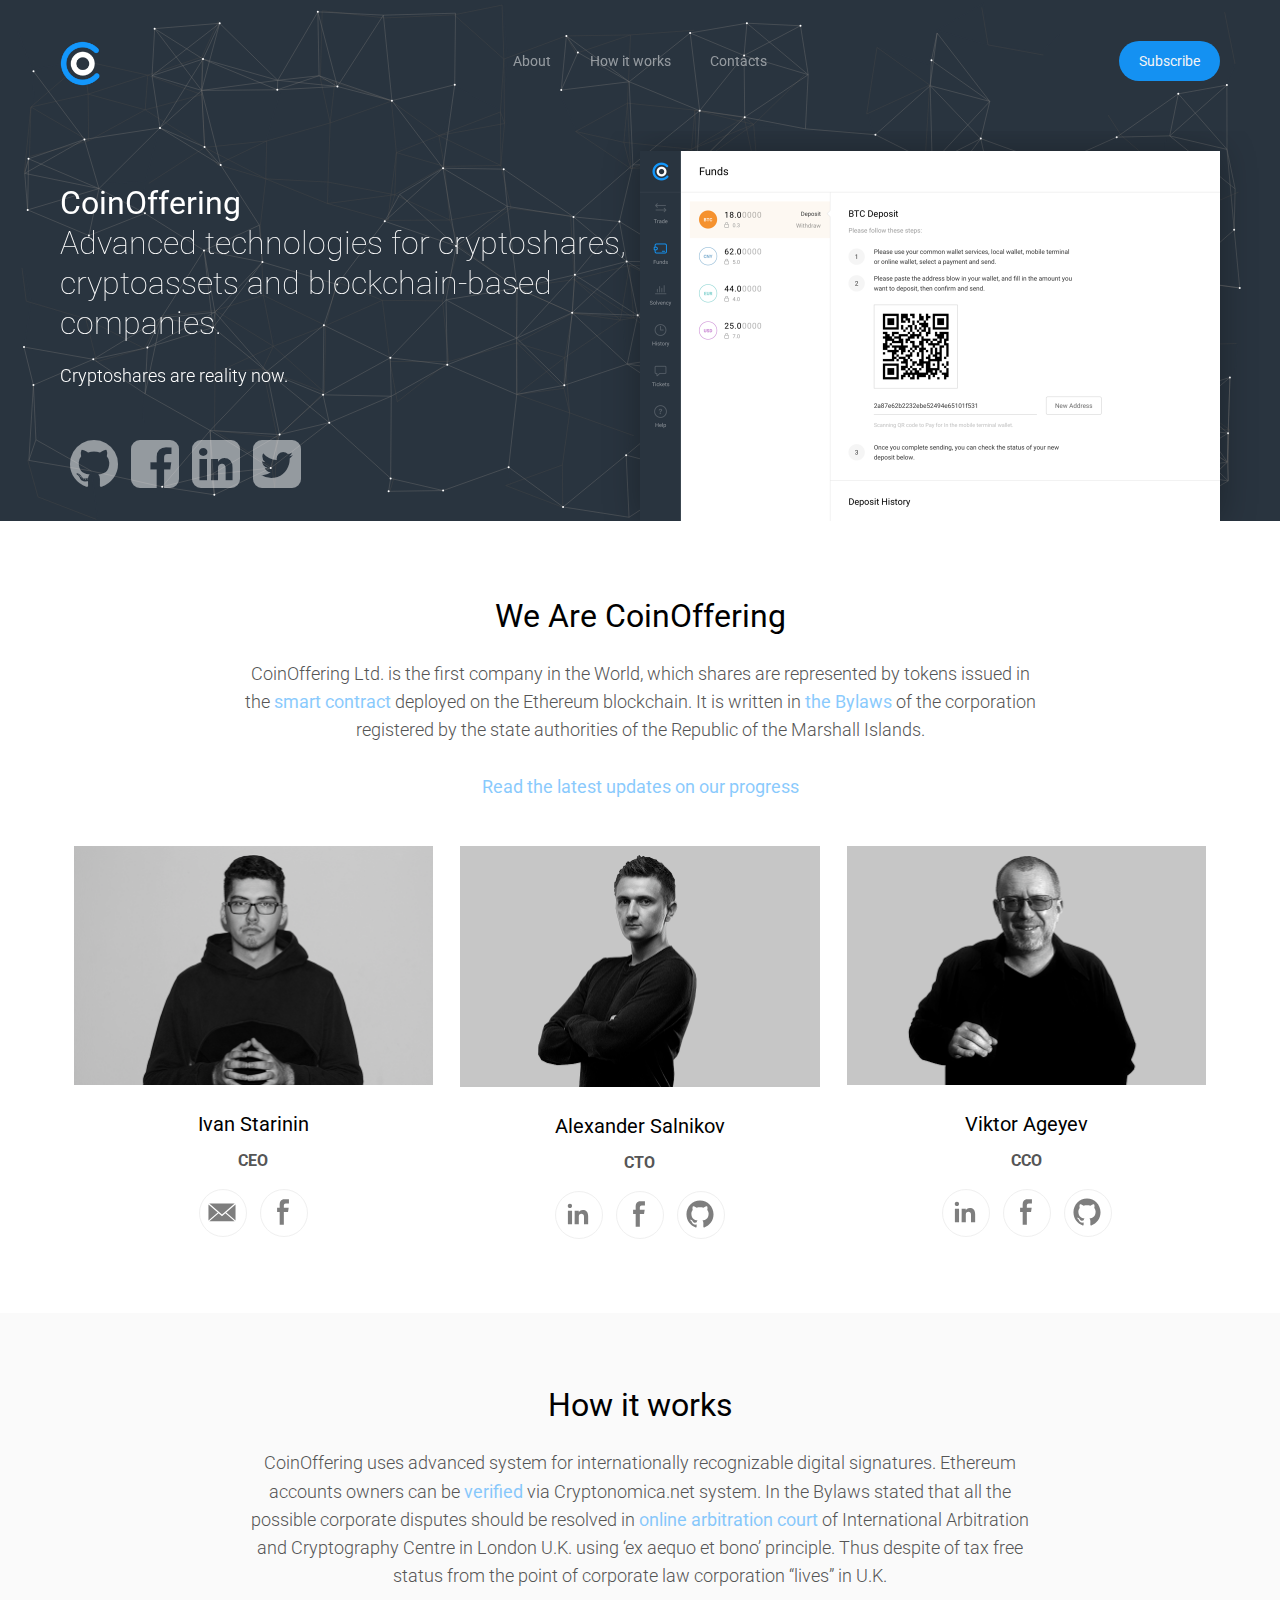
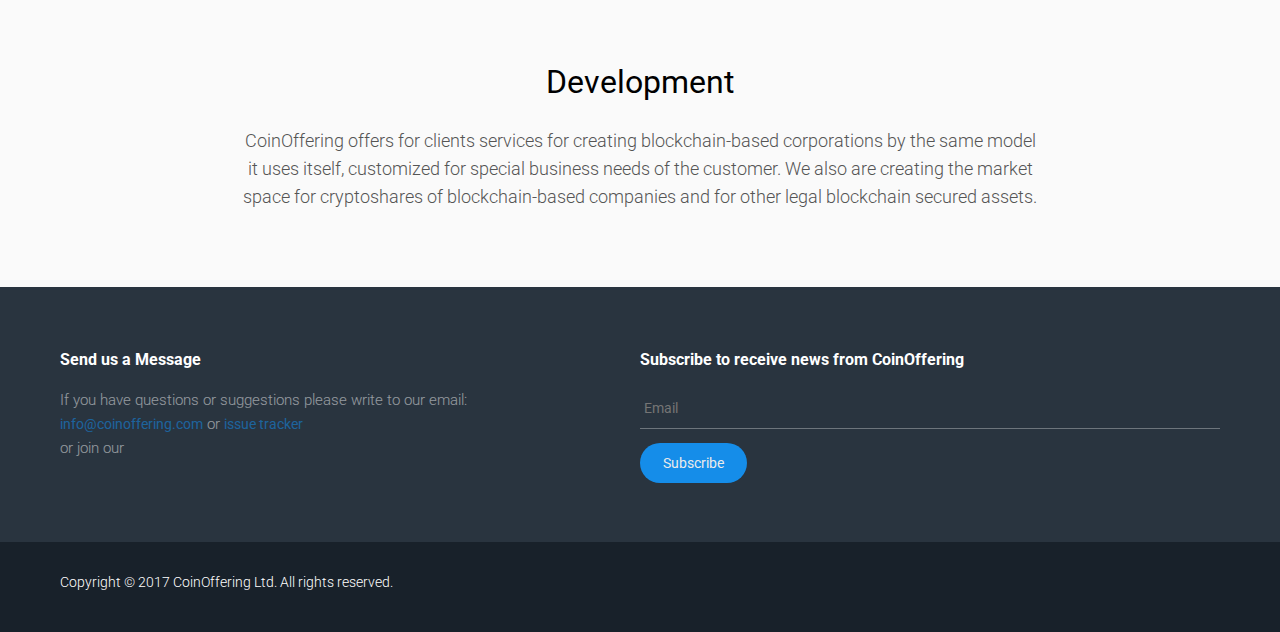
==== index.html @ a548a2ef "update copyright year" ====
<!doctype html>
<html>
<head>
    <meta charset="utf-8"/>
    <meta http-equiv="X-UA-Compatible" content="IE=edge"/>
    <meta name="SKYPE_TOOLBAR" content="SKYPE_TOOLBAR_PARSER_COMPATIBLE"/>
    <title>CoinOffering</title>
    <meta name="description"
          content="CoinOffering Ltd. is the first company in the World,
          which shares are represented by tokens issued in the smart contract deployed on the Ethereum blockchain"/>

    <!-- Favicon -->
    <link rel="shortcut icon" href="/favicon.ico?1"/>
    <!---->
    <link rel="apple-touch-icon-precomposed" sizes="57x57" href="apple-touch-icon-57x57.png"/>
    <link rel="apple-touch-icon-precomposed" sizes="114x114" href="apple-touch-icon-114x114.png"/>
    <link rel="apple-touch-icon-precomposed" sizes="72x72" href="apple-touch-icon-72x72.png"/>
    <link rel="apple-touch-icon-precomposed" sizes="144x144" href="apple-touch-icon-144x144.png"/>
    <link rel="apple-touch-icon-precomposed" sizes="60x60" href="apple-touch-icon-60x60.png"/>
    <link rel="apple-touch-icon-precomposed" sizes="120x120" href="apple-touch-icon-120x120.png"/>
    <link rel="apple-touch-icon-precomposed" sizes="76x76" href="apple-touch-icon-76x76.png"/>
    <link rel="apple-touch-icon-precomposed" sizes="152x152" href="apple-touch-icon-152x152.png"/>
    <link rel="icon" type="image/png" href="favicon-196x196.png" sizes="196x196"/>
    <link rel="icon" type="image/png" href="favicon-96x96.png" sizes="96x96"/>
    <link rel="icon" type="image/png" href="favicon-32x32.png" sizes="32x32"/>
    <link rel="icon" type="image/png" href="favicon-16x16.png" sizes="16x16"/>
    <link rel="icon" type="image/png" href="favicon-128.png" sizes="128x128"/>
    <meta name="application-name" content="&nbsp;"/>
    <meta name="msapplication-TileColor" content="#FFFFFF"/>
    <meta name="msapplication-TileImage" content="mstile-144x144.png"/>
    <meta name="msapplication-square70x70logo" content="mstile-70x70.png"/>
    <meta name="msapplication-square150x150logo" content="mstile-150x150.png"/>
    <meta name="msapplication-wide310x150logo" content="mstile-310x150.png"/>
    <meta name="msapplication-square310x310logo" content="mstile-310x310.png"/>

    <!-- Octicons -->
    <!-- https://octicons.github.com -->
    <link rel="stylesheet" href="lib/octicons/build/octicons.min.css">
    <!-- Font Awesome -->
    <!-- https://fortawesome.github.io/Font-Awesome/cheatsheet/ -->
    <link rel="stylesheet" href="lib/font-awesome/css/font-awesome.min.css">

    <link rel="stylesheet" href="general.css" type="text/css" media="all">
    <link rel="stylesheet" href="fonts/fonts.css" type="text/css" media="all">
    <link rel="stylesheet" href="lib/fancybox/fancybox.css" type="text/css" media="all">

    <link href='https://fonts.googleapis.com/css?family=Roboto:400,100,300,500,700,900&subset=latin,cyrillic'
          rel='stylesheet' type='text/css'>
    <!--[if lt IE 9]>
    <script src="lib/html5.js"></script>
    <![endif]-->
    <!--[if gte IE 9]>
    <style type="text/css">
    </style>
    <![endif]-->
</head>
<body>
<canvas id="canvas"></canvas>

<section id="top" class="">
    <div class="container row">
        <div class="col-md-3 col-md-left">
            <div class="logo"></div>
        </div>
        <div class="col-md-6">
            <ul class="top-links">
                <li><a class="top-link" href="#about">About</a></li>
                <li><a class="top-link" href="#hiw">How it works</a></li>
                <li><a class="top-link" href="#contacts">Contacts</a></li>
            </ul>

        </div>
        <div class="col-md-3 col-md-right">
            <!-- not needed for now-->
            <!--<a href="#login">Login</a>-->
            <!--<a href="#request" class="modal btn">Request Access</a>-->
            <!--<a href="#mc-embedded-subscribe-form" class="modal btn">Subscribe</a>-->
            <a href="#mc-embedded-subscribe-form" class="btn">Subscribe</a>
            <!-- -->
        </div>
    </div>
</section>

<header>
    <div class="container row">
        <div class="col-md-6 col-md-left">
            <h1>
                <span style="font-weight: bolder">CoinOffering</span>
                <br/>
                Advanced technologies for cryptoshares, cryptoassets and blockchain-based companies.
            </h1>
            <div class="text">
                Cryptoshares are reality now.
            </div>

            <!-- social links: -->
            <div class="socialiconsbar">

                <span class="socialiconbox" id="github">
                    <a href="https://github.com/CoinOffering" title="Our code and legal docs are open source!">
                        <i class="fa fa-github socialicon"></i>
                    </a>
                </span>

                <span class="socialiconbox" id="facebook">
                    <a href="https://www.facebook.com/coinoffering/" title="Join us on facebook">
                        <i class="fa fa-facebook-square socialicon"></i>
                    </a>
                </span>

                <span class="socialiconbox" id="linkedin">
                    <a href="https://www.linkedin.com/company/coinoffering" title="Visit our page on LinkedIn">
                        <i class="fa fa-linkedin-square socialicon"></i>
                    </a>
                </span>

                <span class="socialiconbox" id="twitter">
                    <a href="https://twitter.com/CoinOffering" title="Follow us on Twitter">
                        <i class="fa fa-twitter-square socialicon"></i>
                    </a>
                </span>

            </div>
            <br>

            <!-- video have to be added later-->
            <!--<a class=" watch  fancybox.iframe" href="http://www.youtube.com/embed/Utifs9FXzxc">Watch Video</a>-->
            <!-- -->
        </div>
        <div class="col-md-6">
            <div class="banner">
                <!--<div class="b-col"><img src="img/banner.jpg"/></div>-->
                <div class="b-col"><img src="img/screen.png"/></div>
            </div>
        </div>

    </div>
</header>

<section id="about">
    <div class="container">
        <div class="h-about">We Are CoinOffering</div>
        <div class="t-about">CoinOffering Ltd. is the first company in the World, which shares are represented by tokens
            issued in the
            <a class="l-link" href="https://etherscan.io/address/0x684282178b1d61164febcf9609ca195bef9a33b5"
               title="See on Etherscan">
                smart contract</a>
            deployed on the Ethereum blockchain. It is written in
            <a class="l-link"
               href="https://github.com/CoinOffering/Bylaws/blob/master/scan-registered-bylaws-public.pdf">the
                Bylaws</a>
            of the corporation registered by the state authorities of the Republic of the Marshall Islands.
        </div>
        <div><a class="l-about" href="#mc-embedded-subscribe">Read the latest updates on our progress</a></div>
        <div class="row">
            <!-- Ivan Starinin -->
            <div class="col-md-4">
                <div class="i-about bg-grey"><img src="img/01.png"/></div>
                <div class="tt-about">Ivan Starinin</div>
                <div class="txt-about" style="font-weight: bolder">CEO</div>
                <div class="lnk-about">
                    <!--
                    <a class="mail-about" href="#"></a>
                    <a class="navi-about" href="#"></a>
                    -->
                    <!--<a class="in-about" href="https://ru.linkedin.com/in/ivan-starinin-421303b2"></a>-->
                    <a class="email-about" href="mailto:ceo@coinoffering.com"></a>
                    <a class="fb-about" href="https://www.facebook.com/profile.php?id=100008925378162"></a>

                </div>
            </div>
            <!-- Alexander Salnikov-->
            <div class="col-md-4">
                <div class="i-about bg-grey"><img src="img/02.png"/></div>
                <div class="tt-about">Alexander Salnikov</div>
                <div class="txt-about" style="font-weight: bolder">CTO</div>
                <div class="lnk-about">
                    <!--
                    <a class="mail-about" href="#"></a>
                    <a class="navi-about" href="#"></a>
                    -->
                    <a class="in-about" href="https://ru.linkedin.com/in/salnikov1"></a>
                    <a class="fb-about" href="https://www.facebook.com/salnikovsas"></a>
                    <a class="github-about" href="https://github.com/insiderq"></a>
                </div>
            </div>
            <!-- Viktor Ageyev -->
            <div class="col-md-4">
                <div class="i-about bg-grey"><img src="img/03.png"/></div>
                <div class="tt-about">Viktor Ageyev</div>
                <div class="txt-about" style="font-weight: bolder">CCO</div>
                <div class="lnk-about">
                    <!--
                    <a class="mail-about" href="#"></a>
                    <a class="navi-about" href="#"></a>
                    -->
                    <a class="in-about" href="https://il.linkedin.com/in/ageyev"></a>
                    <a class="fb-about" href="https://www.facebook.com/viktor.ageyev"></a>
                    <a class="github-about" href="https://github.com/ageyev"></a>

                </div>
            </div>
        </div>
    </div>
</section>

<section id="hiw">
    <div class="container">
        <div class="t-hiw">How it works</div>
        <div class="txt-hiw">CoinOffering uses advanced system for internationally recognizable digital signatures.
            Ethereum accounts owners can be <a class="l-link"
                                               href="https://github.com/Cryptonomica/Ethereum-IdentityProof">verified</a>
            via Cryptonomica.net system.
            In the Bylaws stated that all the possible corporate disputes should be
            resolved in <a class="l-link" href="https://github.com/Cryptonomica/arbitration-rules">online arbitration
                court</a> of International Arbitration and
            Cryptography Centre in London U.K. using ‘ex aequo et bono’ principle. Thus despite of tax free status from
            the point of corporate law corporation “lives” in U.K.
        </div>

        <!--
        <div class="infograph"></div>
        -->

        <!--
        <div class="txt2-hiw">CoinOffering uses advanced system for internationally recognizable digital signatures.
            Ethereum accounts owners can be verified via Cryptonomica.net system. In the Bylaws stated that all the
            possible corporate disputes should be resolved in online arbitration court of International Arbitration and
            Cryptography Centre in London U.K. using ‘ex aequo et bono’ principle. Thus despite of tax free status from
            the point of corporate law corporation “lives” in U.K.
        </div>
        -->

        <div class="t-hiw" id="development">Development</div>
        <div class="txt-hiw">
            CoinOffering offers for clients services for creating blockchain-based
            corporations by the same model it uses itself, customized for special business needs of the customer.
            We also are creating the market space for cryptoshares of blockchain-based companies and for
            other legal blockchain secured assets.
        </div>

    </div>
</section>

<!--<section id="contacts">-->
<section>
    <div class="container">
        <div class="row" style="margin-top: 45px; margin-bottom: 45px">

            <div class="col-md-6">
                <!--<div class="t-contacs">Send us a Message</div>-->
                <h3 class="form-header-3">Send us a Message</h3>
                <!--<div class="form-header-3"><h2>Send us a Message:</h2></div>-->
                <div class="txt-contacts" id="contacts">If you have questions or suggestions please write to our
                    email:
                    <a class="l-link-small" href="mailto:info@coinoffering.com">info@coinoffering.com</a>
                    or <a class="l-link-small" href="https://github.com/CoinOffering/coinoffering.github.io/issues">issue
                        tracker</a>
                    <br>
                    or join our <script async defer src="https://coslack.herokuapp.com/slackin.js"></script>
                </div>
            </div>

            <!--
            <div class="col-md-6">
                <div class="form" id="contact-form-1">
                    <form method="post" action="" id="form-1" class="row">
                        <div class="col-md-6">
                            <input type="text" name="name" placeholder="Full name" required/>
                        </div>
                        <div class="col-md-6">
                            <input type="email" name="email" placeholder="Email" required/>
                        </div>
                        <div class="col-md-12">
                            <textarea name="message" placeholder="Message" required></textarea>
                        </div>
                        <div class="col-md-12">
                            <input type="submit" value="Send Message"/>
                        </div>
                    </form>
                </div>
            </div>
            -->

            <div class="col-md-6">
                <div class="form">
                    <!-- Begin MailChimp Signup Form -->
                    <div id="mc_embed_signup">
                        <form action="//CoinOffering.us1.list-manage.com/subscribe/post?u=3294b6b453589475466981f0d&amp;id=787c945b6d"
                              method="post" id="mc-embedded-subscribe-form" name="mc-embedded-subscribe-form"
                              class="validate" target="_blank" novalidate>
                            <div id="mc_embed_signup_scroll">
                                <h3 class="form-header-3">Subscribe to receive news from CoinOffering</h3>
                                <div class="mc-field-group">
                                    <!--<label for="mce-EMAIL">Email Address </label>-->
                                    <input type="email" value="" name="EMAIL" class="required email" id="mce-EMAIL"
                                           placeholder="Email" required>
                                </div>
                                <div id="mce-responses" class="clear">
                                    <div class="response" id="mce-error-response" style="display:none"></div>
                                    <div class="response" id="mce-success-response" style="display:none"></div>
                                </div>

                                <!-- real people should not fill this in and expect good things - do not remove this or risk form bot signups-->
                                <div style="position: absolute; left: -5000px;" aria-hidden="true">
                                    <input type="text"
                                           name="b_3294b6b453589475466981f0d_787c945b6d"
                                           tabindex="-1"
                                           value=""></div>
                                <div class="clear">

                                    <input type="submit" value="Subscribe" name="subscribe" id="mc-embedded-subscribe"
                                           class="button">
                                </div>
                            </div>
                        </form>
                    </div>
                    <!--End mc_embed_signup-->
                </div>
            </div>

        </div>
    </div>
</section>


<footer>
    <div class="container">
        Copyright © 2017 CoinOffering Ltd. All rights reserved.
    </div>
</footer>


<script src="lib/jquery/jquery-2.1.1.min.js"></script>
<script src="lib/jquery/jquery.nav.js"></script>
<!--//		<script src="lib/jquery/jquery.scrollTo.js"></script>
//-->
<script src="lib/jquery/jquery.maskedinput.js"></script>
<script src="lib/slides/slides.jquery.js"></script>
<script src="lib/fancybox/fancybox.js"></script>
<script src="common.js"></script>

<!-- Google Analytics: -->
<script>
    (function (i, s, o, g, r, a, m) {
        i['GoogleAnalyticsObject'] = r;
        i[r] = i[r] || function () {
                    (i[r].q = i[r].q || []).push(arguments)
                }, i[r].l = 1 * new Date();
        a = s.createElement(o),
                m = s.getElementsByTagName(o)[0];
        a.async = 1;
        a.src = g;
        m.parentNode.insertBefore(a, m)
    })(window, document, 'script', 'https://www.google-analytics.com/analytics.js', 'ga');

    ga('create', 'UA-82117456-1', 'auto');
    ga('send', 'pageview');

</script>
<!--  (((())))  -->

</body>
</html>
---- lib/octicons/build/octicons.min.css ----
.octicon{display:inline-block;vertical-align:text-top;fill:currentColor}
---- general.css ----
html {    font-family: Roboto, sans-serif;    -ms-text-size-adjust: 100%;    -webkit-text-size-adjust: 100%;}/* ------ */.bg-grey {    /*background-color: #e8e8e8;*/    background-color: #c5c5c5;}.fancybox-error {    background-color: #1397fc;}.l-link {    color: #1397fc;    font-size: 18px;    /*margin-bottom: 46px;*/    /*display: inline-block;*/}.l-link-small {    color: #1397fc;    opacity: 0.99;}.bold {    font-weight: bold;}/*.fancybox-opened {    background-color: #555555;}.fancybox-wrap {    padding: 3em;    border: 3em;    margin: 5em;}*/.socialicon {    font-size: 4em;    margin-top: 20px;    padding-left: 10px;}.person-socialicon {    font-size: 3em;    /*margin-top:20px;*/    /*padding-left:10px;*/}a.in-about {    background: url(img/in.svg);    background-size: 44px 44px;    background-repeat: no-repeat;    transition: all 0.2s ease 0s;}a.fb-about {    background: url(img/fb.svg);    background-size: 44px 44px;    background-repeat: no-repeat;    transition: all 0.2s ease 0s;}a.email-about {    background: url(img/e-mail.svg);    background-size: 44px 44px;    background-repeat: no-repeat;    transition: all 0.2s ease 0s;}a.github-about {    background: url(img/github.svg);    background-size: 44px 44px;    background-repeat: no-repeat;    transition: all 0.2s ease 0s;}.form-header-3 {    /*color: #c0c0c0;*/    color: #ffffff;}input.button {    margin-top: 1em !important;    margin-bottom: 1em !important;}/* ------ */body {    font-size: 14px;    margin: 0;}article, aside, details, figcaption, figure, footer, header, main, menu, nav, section, summary {    display: block;}audio, canvas, progress, video {    display: inline-block;    vertical-align: baseline;}header {    text-align: center;    overflow-y: hidden;    margin-top: 130px;}audio:not([controls]) {    display: none;    height: 0;}[hidden], template {    display: none;}a {    background-color: transparent;}a:active, a:hover {    outline: 0;}abbr[title] {    border-bottom: 1px dotted;}b, strong {    font-weight: bold;}dfn {    font-style: italic;}h1 {    font-size: 32px;    margin: 52px 0 0;    font-weight: 100;    line-height: 1.25;    color: #ffffff;}mark {    background: #ff0;    color: #000;}small {    font-size: 80%;}sub, sup {    font-size: 75%;    line-height: 0;    position: relative;    vertical-align: baseline;}sup {    top: -0.5em;}sub {    bottom: -0.25em;}img {    border: 0;}svg:not(:root) {    overflow: hidden;}figure {    margin: 1em 40px;}hr {    -webkit-box-sizing: content-box;    -moz-box-sizing: content-box;    box-sizing: content-box;    height: 0;}pre {    overflow: auto;}code, kbd, pre, samp {    font-family: monospace, monospace;    font-size: 1em;}button, input, optgroup, select, textarea {    color: inherit;    font: inherit;    margin: 0;    font-size: 14px;    font-weight: 400;    color: #ffffff;}button {    overflow: visible;}button, select {    text-transform: none;}button, html input[type="button"], input[type="reset"], input[type="submit"] {    -webkit-appearance: button;    cursor: pointer;}button[disabled], html input[disabled] {    cursor: default;}button::-moz-focus-inner, input::-moz-focus-inner {    border: 0;    padding: 0;}input {    line-height: normal;}input[type="checkbox"], input[type="radio"] {    -webkit-box-sizing: border-box;    -moz-box-sizing: border-box;    box-sizing: border-box;    padding: 0;}input[type="number"]::-webkit-inner-spin-button, input[type="number"]::-webkit-outer-spin-button {    height: auto;}input[type="search"] {    -webkit-appearance: textfield;    -webkit-box-sizing: content-box;    -moz-box-sizing: content-box;    box-sizing: content-box;}input[type="search"]::-webkit-search-cancel-button, input[type="search"]::-webkit-search-decoration {    -webkit-appearance: none;}fieldset {    border: 1px solid #c0c0c0;    margin: 0 2px;    padding: 0.35em 0.625em 0.75em;}legend {    border: 0;    padding: 0;}textarea {    overflow: auto;}optgroup {    font-weight: bold;}table {    border-collapse: collapse;    border-spacing: 0;}td, th {    padding: 0;}* {    -webkit-box-sizing: border-box;    -moz-box-sizing: border-box;    box-sizing: border-box;}*:before, *:after {    -webkit-box-sizing: border-box;    -moz-box-sizing: border-box;    box-sizing: border-box;}html {    font-size: 10px;    -webkit-tap-highlight-color: rgba(0, 0, 0, 0);}body {    font-family: Roboto;    font-size: 14px;    line-height: 1.42857143;    color: #333333;    background-color: #ffffff;}input, button, select, textarea {    font-family: inherit;    font-size: inherit;    line-height: inherit;    width: 100%;    padding: 10px 4px;    background: none;    border: 0;    border-bottom: 1px solid rgba(255, 255, 255, 0.32);}a {    opacity: 0.5;    font-family: Roboto;    font-size: 14px;    font-weight: 400;    color: #ffffff;    text-decoration: none;}a:hover, a:focus {    opacity: 0.99 !important;}a:focus {    outline: 5px auto -webkit-focus-ring-color;    outline-offset: -2px;}figure {    margin: 0;}img {    vertical-align: middle;}.img-responsive {    display: block;    max-width: 100%;    height: auto;}.img-rounded {    border-radius: 6px;}.img-thumbnail {    padding: 4px;    line-height: 1.42857143;    background-color: #ffffff;    border: 1px solid #dddddd;    border-radius: 4px;    -webkit-transition: all 0.2s ease-in-out;    -o-transition: all 0.2s ease-in-out;    transition: all 0.2s ease-in-out;    display: inline-block;    max-width: 100%;    height: auto;}.img-circle {    border-radius: 50%;}hr {    margin-top: 20px;    margin-bottom: 20px;    border: 0;    border-top: 1px solid #eeeeee;}.sr-only {    position: absolute;    width: 1px;    height: 1px;    margin: -1px;    padding: 0;    overflow: hidden;    clip: rect(0, 0, 0, 0);    border: 0;}.sr-only-focusable:active, .sr-only-focusable:focus {    position: static;    width: auto;    height: auto;    margin: 0;    overflow: visible;    clip: auto;}[role="button"] {    cursor: pointer;}.container {    margin-right: auto;    margin-left: auto;    /* padding-left: 15px; */    /* padding-right: 15px; */}@media (min-width: 768px) {    .container {        width: 750px;    }}@media (min-width: 992px) {    .container {        width: 970px;    }}@media (min-width: 1200px) {    .container {        width: 1160px;    }}.container-fluid {    margin-right: auto;    margin-left: auto;    padding-left: 15px;    padding-right: 15px;}.row {    /* margin-left: -15px; */    /* margin-right: -15px; */}.col-xs-1, .col-sm-1, .col-md-1, .col-lg-1, .col-xs-2, .col-sm-2, .col-md-2, .col-lg-2, .col-xs-3, .col-sm-3, .col-md-3, .col-lg-3, .col-xs-4, .col-sm-4, .col-md-4, .col-lg-4, .col-xs-5, .col-sm-5, .col-md-5, .col-lg-5, .col-xs-6, .col-sm-6, .col-md-6, .col-lg-6, .col-xs-7, .col-sm-7, .col-md-7, .col-lg-7, .col-xs-8, .col-sm-8, .col-md-8, .col-lg-8, .col-xs-9, .col-sm-9, .col-md-9, .col-lg-9, .col-xs-10, .col-sm-10, .col-md-10, .col-lg-10, .col-xs-11, .col-sm-11, .col-md-11, .col-lg-11, .col-xs-12, .col-sm-12, .col-md-12, .col-lg-12 {    position: relative;    min-height: 1px;    /* padding-left: 15px; */    /* padding-right: 15px; */}.col-xs-1, .col-xs-2, .col-xs-3, .col-xs-4, .col-xs-5, .col-xs-6, .col-xs-7, .col-xs-8, .col-xs-9, .col-xs-10, .col-xs-11, .col-xs-12 {    float: left;}.col-xs-12 {    width: 100%;}.col-xs-11 {    width: 91.66666667%;}.col-xs-10 {    width: 83.33333333%;}.col-xs-9 {    width: 75%;}.col-xs-8 {    width: 66.66666667%;}.col-xs-7 {    width: 58.33333333%;}.col-xs-6 {    width: 50%;}.col-xs-5 {    width: 41.66666667%;}.col-xs-4 {    width: 33.33333333%;}.col-xs-3 {    width: 25%;}.col-xs-2 {    width: 16.66666667%;}.col-xs-1 {    width: 8.33333333%;}.col-xs-pull-12 {    right: 100%;}.col-xs-pull-11 {    right: 91.66666667%;}.col-xs-pull-10 {    right: 83.33333333%;}.col-xs-pull-9 {    right: 75%;}.col-xs-pull-8 {    right: 66.66666667%;}.col-xs-pull-7 {    right: 58.33333333%;}.col-xs-pull-6 {    right: 50%;}.col-xs-pull-5 {    right: 41.66666667%;}.col-xs-pull-4 {    right: 33.33333333%;}.col-xs-pull-3 {    right: 25%;}.col-xs-pull-2 {    right: 16.66666667%;}.col-xs-pull-1 {    right: 8.33333333%;}.col-xs-pull-0 {    right: auto;}.col-xs-push-12 {    left: 100%;}.col-xs-push-11 {    left: 91.66666667%;}.col-xs-push-10 {    left: 83.33333333%;}.col-xs-push-9 {    left: 75%;}.col-xs-push-8 {    left: 66.66666667%;}.col-xs-push-7 {    left: 58.33333333%;}.col-xs-push-6 {    left: 50%;}.col-xs-push-5 {    left: 41.66666667%;}.col-xs-push-4 {    left: 33.33333333%;}.col-xs-push-3 {    left: 25%;}.col-xs-push-2 {    left: 16.66666667%;}.col-xs-push-1 {    left: 8.33333333%;}.col-xs-push-0 {    left: auto;}.col-xs-offset-12 {    margin-left: 100%;}.col-xs-offset-11 {    margin-left: 91.66666667%;}.col-xs-offset-10 {    margin-left: 83.33333333%;}.col-xs-offset-9 {    margin-left: 75%;}.col-xs-offset-8 {    margin-left: 66.66666667%;}.col-xs-offset-7 {    margin-left: 58.33333333%;}.col-xs-offset-6 {    margin-left: 50%;}.col-xs-offset-5 {    margin-left: 41.66666667%;}.col-xs-offset-4 {    margin-left: 33.33333333%;}.col-xs-offset-3 {    margin-left: 25%;}.col-xs-offset-2 {    margin-left: 16.66666667%;}.col-xs-offset-1 {    margin-left: 8.33333333%;}.col-xs-offset-0 {    margin-left: 0%;}.col-md-left {    text-align: center;}.col-md-right {    text-align: center;}@media (min-width: 992px) {    .col-md-left {        text-align: left;    }    .col-md-right {        text-align: right;    }}@media (min-width: 768px) {    .col-sm-1, .col-sm-2, .col-sm-3, .col-sm-4, .col-sm-5, .col-sm-6, .col-sm-7, .col-sm-8, .col-sm-9, .col-sm-10, .col-sm-11, .col-sm-12 {        float: left;    }    .col-sm-12 {        width: 100%;    }    .col-sm-11 {        width: 91.66666667%;    }    .col-sm-10 {        width: 83.33333333%;    }    .col-sm-9 {        width: 75%;    }    .col-sm-8 {        width: 66.66666667%;    }    .col-sm-7 {        width: 58.33333333%;    }    .col-sm-6 {        width: 50%;    }    .col-sm-5 {        width: 41.66666667%;    }    .col-sm-4 {        width: 33.33333333%;    }    .col-sm-3 {        width: 25%;    }    .col-sm-2 {        width: 16.66666667%;    }    .col-sm-1 {        width: 8.33333333%;    }    .col-sm-pull-12 {        right: 100%;    }    .col-sm-pull-11 {        right: 91.66666667%;    }    .col-sm-pull-10 {        right: 83.33333333%;    }    .col-sm-pull-9 {        right: 75%;    }    .col-sm-pull-8 {        right: 66.66666667%;    }    .col-sm-pull-7 {        right: 58.33333333%;    }    .col-sm-pull-6 {        right: 50%;    }    .col-sm-pull-5 {        right: 41.66666667%;    }    .col-sm-pull-4 {        right: 33.33333333%;    }    .col-sm-pull-3 {        right: 25%;    }    .col-sm-pull-2 {        right: 16.66666667%;    }    .col-sm-pull-1 {        right: 8.33333333%;    }    .col-sm-pull-0 {        right: auto;    }    .col-sm-push-12 {        left: 100%;    }    .col-sm-push-11 {        left: 91.66666667%;    }    .col-sm-push-10 {        left: 83.33333333%;    }    .col-sm-push-9 {        left: 75%;    }    .col-sm-push-8 {        left: 66.66666667%;    }    .col-sm-push-7 {        left: 58.33333333%;    }    .col-sm-push-6 {        left: 50%;    }    .col-sm-push-5 {        left: 41.66666667%;    }    .col-sm-push-4 {        left: 33.33333333%;    }    .col-sm-push-3 {        left: 25%;    }    .col-sm-push-2 {        left: 16.66666667%;    }    .col-sm-push-1 {        left: 8.33333333%;    }    .col-sm-push-0 {        left: auto;    }    .col-sm-offset-12 {        margin-left: 100%;    }    .col-sm-offset-11 {        margin-left: 91.66666667%;    }    .col-sm-offset-10 {        margin-left: 83.33333333%;    }    .col-sm-offset-9 {        margin-left: 75%;    }    .col-sm-offset-8 {        margin-left: 66.66666667%;    }    .col-sm-offset-7 {        margin-left: 58.33333333%;    }    .col-sm-offset-6 {        margin-left: 50%;    }    .col-sm-offset-5 {        margin-left: 41.66666667%;    }    .col-sm-offset-4 {        margin-left: 33.33333333%;    }    .col-sm-offset-3 {        margin-left: 25%;    }    .col-sm-offset-2 {        margin-left: 16.66666667%;    }    .col-sm-offset-1 {        margin-left: 8.33333333%;    }    .col-sm-offset-0 {        margin-left: 0%;    }}@media (min-width: 992px) {    .col-md-1, .col-md-2, .col-md-3, .col-md-4, .col-md-5, .col-md-6, .col-md-7, .col-md-8, .col-md-9, .col-md-10, .col-md-11, .col-md-12 {        float: left;    }    .col-md-12 {        width: 100%;    }    .col-md-11 {        width: 91.66666667%;    }    .col-md-10 {        width: 83.33333333%;    }    .col-md-9 {        width: 75%;    }    .col-md-8 {        width: 66.66666667%;    }    .col-md-7 {        width: 58.33333333%;    }    .col-md-6 {        width: 50%;    }    .col-md-5 {        width: 41.66666667%;    }    .col-md-4 {        width: 33.33333333%;    }    .col-md-3 {        width: 25%;    }    .col-md-2 {        width: 16.66666667%;    }    .col-md-1 {        width: 8.33333333%;    }    .col-md-pull-12 {        right: 100%;    }    .col-md-pull-11 {        right: 91.66666667%;    }    .col-md-pull-10 {        right: 83.33333333%;    }    .col-md-pull-9 {        right: 75%;    }    .col-md-pull-8 {        right: 66.66666667%;    }    .col-md-pull-7 {        right: 58.33333333%;    }    .col-md-pull-6 {        right: 50%;    }    .col-md-pull-5 {        right: 41.66666667%;    }    .col-md-pull-4 {        right: 33.33333333%;    }    .col-md-pull-3 {        right: 25%;    }    .col-md-pull-2 {        right: 16.66666667%;    }    .col-md-pull-1 {        right: 8.33333333%;    }    .col-md-pull-0 {        right: auto;    }    .col-md-push-12 {        left: 100%;    }    .col-md-push-11 {        left: 91.66666667%;    }    .col-md-push-10 {        left: 83.33333333%;    }    .col-md-push-9 {        left: 75%;    }    .col-md-push-8 {        left: 66.66666667%;    }    .col-md-push-7 {        left: 58.33333333%;    }    .col-md-push-6 {        left: 50%;    }    .col-md-push-5 {        left: 41.66666667%;    }    .col-md-push-4 {        left: 33.33333333%;    }    .col-md-push-3 {        left: 25%;    }    .col-md-push-2 {        left: 16.66666667%;    }    .col-md-push-1 {        left: 8.33333333%;    }    .col-md-push-0 {        left: auto;    }    .col-md-offset-12 {        margin-left: 100%;    }    .col-md-offset-11 {        margin-left: 91.66666667%;    }    .col-md-offset-10 {        margin-left: 83.33333333%;    }    .col-md-offset-9 {        margin-left: 75%;    }    .col-md-offset-8 {        margin-left: 66.66666667%;    }    .col-md-offset-7 {        margin-left: 58.33333333%;    }    .col-md-offset-6 {        margin-left: 50%;    }    .col-md-offset-5 {        margin-left: 41.66666667%;    }    .col-md-offset-4 {        margin-left: 33.33333333%;    }    .col-md-offset-3 {        margin-left: 25%;    }    .col-md-offset-2 {        margin-left: 16.66666667%;    }    .col-md-offset-1 {        margin-left: 8.33333333%;    }    .col-md-offset-0 {        margin-left: 0%;    }}@media (min-width: 1200px) {    .col-lg-1, .col-lg-2, .col-lg-3, .col-lg-4, .col-lg-5, .col-lg-6, .col-lg-7, .col-lg-8, .col-lg-9, .col-lg-10, .col-lg-11, .col-lg-12 {        float: left;    }    .col-lg-12 {        width: 100%;    }    .col-lg-11 {        width: 91.66666667%;    }    .col-lg-10 {        width: 83.33333333%;    }    .col-lg-9 {        width: 75%;    }    .col-lg-8 {        width: 66.66666667%;    }    .col-lg-7 {        width: 58.33333333%;    }    .col-lg-6 {        width: 50%;    }    .col-lg-5 {        width: 41.66666667%;    }    .col-lg-4 {        width: 33.33333333%;    }    .col-lg-3 {        width: 25%;    }    .col-lg-2 {        width: 16.66666667%;    }    .col-lg-1 {        width: 8.33333333%;    }    .col-lg-pull-12 {        right: 100%;    }    .col-lg-pull-11 {        right: 91.66666667%;    }    .col-lg-pull-10 {        right: 83.33333333%;    }    .col-lg-pull-9 {        right: 75%;    }    .col-lg-pull-8 {        right: 66.66666667%;    }    .col-lg-pull-7 {        right: 58.33333333%;    }    .col-lg-pull-6 {        right: 50%;    }    .col-lg-pull-5 {        right: 41.66666667%;    }    .col-lg-pull-4 {        right: 33.33333333%;    }    .col-lg-pull-3 {        right: 25%;    }    .col-lg-pull-2 {        right: 16.66666667%;    }    .col-lg-pull-1 {        right: 8.33333333%;    }    .col-lg-pull-0 {        right: auto;    }    .col-lg-push-12 {        left: 100%;    }    .col-lg-push-11 {        left: 91.66666667%;    }    .col-lg-push-10 {        left: 83.33333333%;    }    .col-lg-push-9 {        left: 75%;    }    .col-lg-push-8 {        left: 66.66666667%;    }    .col-lg-push-7 {        left: 58.33333333%;    }    .col-lg-push-6 {        left: 50%;    }    .col-lg-push-5 {        left: 41.66666667%;    }    .col-lg-push-4 {        left: 33.33333333%;    }    .col-lg-push-3 {        left: 25%;    }    .col-lg-push-2 {        left: 16.66666667%;    }    .col-lg-push-1 {        left: 8.33333333%;    }    .col-lg-push-0 {        left: auto;    }    .col-lg-offset-12 {        margin-left: 100%;    }    .col-lg-offset-11 {        margin-left: 91.66666667%;    }    .col-lg-offset-10 {        margin-left: 83.33333333%;    }    .col-lg-offset-9 {        margin-left: 75%;    }    .col-lg-offset-8 {        margin-left: 66.66666667%;    }    .col-lg-offset-7 {        margin-left: 58.33333333%;    }    .col-lg-offset-6 {        margin-left: 50%;    }    .col-lg-offset-5 {        margin-left: 41.66666667%;    }    .col-lg-offset-4 {        margin-left: 33.33333333%;    }    .col-lg-offset-3 {        margin-left: 25%;    }    .col-lg-offset-2 {        margin-left: 16.66666667%;    }    .col-lg-offset-1 {        margin-left: 8.33333333%;    }    .col-lg-offset-0 {        margin-left: 0%;    }}.clearfix:before, .clearfix:after, .container:before, .container:after, .container-fluid:before, .container-fluid:after, .row:before, .row:after {    content: " ";    display: table;}.clearfix:after, .container:after, .container-fluid:after, .row:after {    clear: both;}.center-block {    display: block;    margin-left: auto;    margin-right: auto;}.pull-right {    float: right !important;}.pull-left {    float: left !important;}.hide {    display: none !important;}.show {    display: block !important;}.invisible {    visibility: hidden;}.text-hide {    font: 0/0 a;    color: transparent;    text-shadow: none;    background-color: transparent;    border: 0;}.hidden {    display: none !important;}.affix {    position: fixed;}body {    background: #29343f;    overflow-x: hidden;    padding-top: 1px;}.clr {    clear: both;}canvas#canvas {    height: 520px;    position: absolute;}.top-links li {    display: inline-block;    margin: 0 0px;    height: 40px;    padding: 0 10px;}ul.top-links {    vertical-align: middle;    margin: 0;    padding: 0;    text-align: center;}.logo {    background: url(img/logo.png) no-repeat;    display: inline-block;    width: 40px;    height: 45px;    background-size: contain;    vertical-align: middle;    /* margin-top: 30px; */}#top .row > div {    height: 50px;}#top a {    /* vertical-align: middle; */    display: inline-block;    height: 40px;    padding: 10px 8px;    line-height: 20px;}section#top {    padding: 40px 0;    min-height: 130px;    position: absolute;    width: 100%;}a.btn {    background: #1397fc;    opacity: 0.95;    margin-left: 17px;    padding: 10px 20px !important;    border-radius: 20px;}h1 span {    font-weight: 400;}.text {    font-size: 18px;    font-weight: 300;    margin-top: 20px;    /* text-align: center; */    color: #ffffff;    margin-bottom: 27px;}a.watch {    font-size: 16px;    font-weight: 400;    width: 169px;    display: inline-block;    height: 46px;    background: url(img/play.png) no-repeat 20px 50%;    opacity: 0.9;    border-radius: 100px;    border: solid 1px #ffffff;    padding-left: 52px;    padding-top: 10px;}.banner {    /* background: url(img/banner.jpg) no-repeat 50% 100%; */    width: 100%;    min-height: 390px;    display: table;    background-size: contain;}section#about {    background: #fff;    text-align: center;    padding-bottom: 64px;}.h-about {    font-size: 32px;    font-weight: 400;    margin-top: 73px;    /* text-align: center; */    color: #000000;    margin-bottom: 20px;}a.l-about {    color: #1397fc;    font-size: 18px;    margin-bottom: 46px;    display: inline-block;}.t-about {    font-size: 18px;    font-weight: 300;    line-height: 1.56;    margin-bottom: 30px;    text-align: center;    color: #555555;}@media (min-width: 992px) {    .t-about, .txt-hiw, .txt2-hiw {        width: 800px;        margin-left: auto;        margin-right: auto;    }}.tt-about {    font-size: 20px;    font-weight: 400;    text-align: center;    margin-bottom: 11px;    color: #000000;}.txt-about {    font-family: Roboto;    font-size: 16px;    font-weight: 300;    margin-bottom: 11px;    text-align: center;    color: #555555;}a.mail-about {    background: url(img/mail.png) no-repeat 50% 50%;}a.navi-about {    background: url(img/navi.png) no-repeat 50% 50%;    transition: all 0.2s ease 0s;}.lnk-about > a {    margin: 5px;    display: inline-block;    width: 48px;    height: 48px;    border: 1px solid #e2e2e2;    border-radius: 50%;}.lnk-about > a:hover {    border-color: #000;}.i-about img {    width: 100%;    /* visibility: hidden; */    transition: all 0.5s ease 0s;    transform-style: preserve-3d;}.i-about {    margin-bottom: 20px;    width: 93%;    overflow: hidden;    background-size: 100%;    background-position: 50%;    display: inline-block;    background-repeat: no-repeat;}.txt-about {}section#hiw {    background: #fafafa;    text-align: center;    padding-bottom: 76px;}.t-hiw {    font-size: 32px;    font-weight: 400;    text-align: center;    color: #000000;    margin-top: 70px;}.txt-hiw {    font-size: 18px;    font-weight: 300;    line-height: 1.56;    text-align: center;    color: #555555;    margin-top: 21px;}.infograph {    background-color: #e8e8e8;    height: 270px;    margin-top: 39px;}.txt2-hiw {    font-size: 15px;    font-weight: 300;    line-height: 1.6;    text-align: center;    margin-top: 33px;    color: #555555;}.infograph {}.txt2-hiw {}section#contacts {    /* height: 380px; */    padding-bottom: 75px;}footer {    height: 90px;    font-size: 14px;    background: #18212a;    font-weight: 300;    color: #ffffff;    padding-top: 30px;}.t-contacs {    font-size: 24px;    font-weight: 400;    margin-top: 70px;    color: #ffffff;    margin-bottom: 17px;}.txt-contacts {    opacity: 0.5;    font-family: Roboto;    font-size: 15px;    font-weight: 300;    line-height: 1.6;    width: 80%;    color: #ffffff;}input[type="text"] {    width: 90%;}input[type="email"] {    display: block;    /* margin-left: 10%; */    width: 100%;}input[type="submit"] {    border-radius: 100px;    background-color: #1397fc;    width: auto;    padding: 10px 23px;    border: 0;    opacity: 0.9;}div#contact-form-1 {    margin-left: 20px;    margin-top: 67px;}textarea {    margin-top: 20px;    height: 100px;    margin-bottom: 30px;}.b-col {    display: table-cell;    vertical-align: bottom;    height: 100%;}.b-col img {    width: 100%;    box-shadow: 0 0 34px 0 rgba(0, 0, 0, 0.3);}.banner {}.i-about:hover img {    transform: scale(1.25);}.mail-success {    color: #fff;}input[type="submit"]:hover {    opacity: 0.99;}section#top.fixed {    position: fixed;    background-color: #fff;    z-index: 1;    top: 0;    min-height: 90px;    padding: 20px 0;    box-shadow: 0 0 10px rgba(0, 0, 0, 0.2);}section#top.fixed a {    color: #000;}section#top.fixed .logo {    color: #000;    background: url(img/logo-light.png) no-repeat;}.fancybox-lock section#top {    padding-right: 17px;}
---- fonts/fonts.css ----
body {
	-webkit-font-smoothing: subpixel-antialiased !important;
}
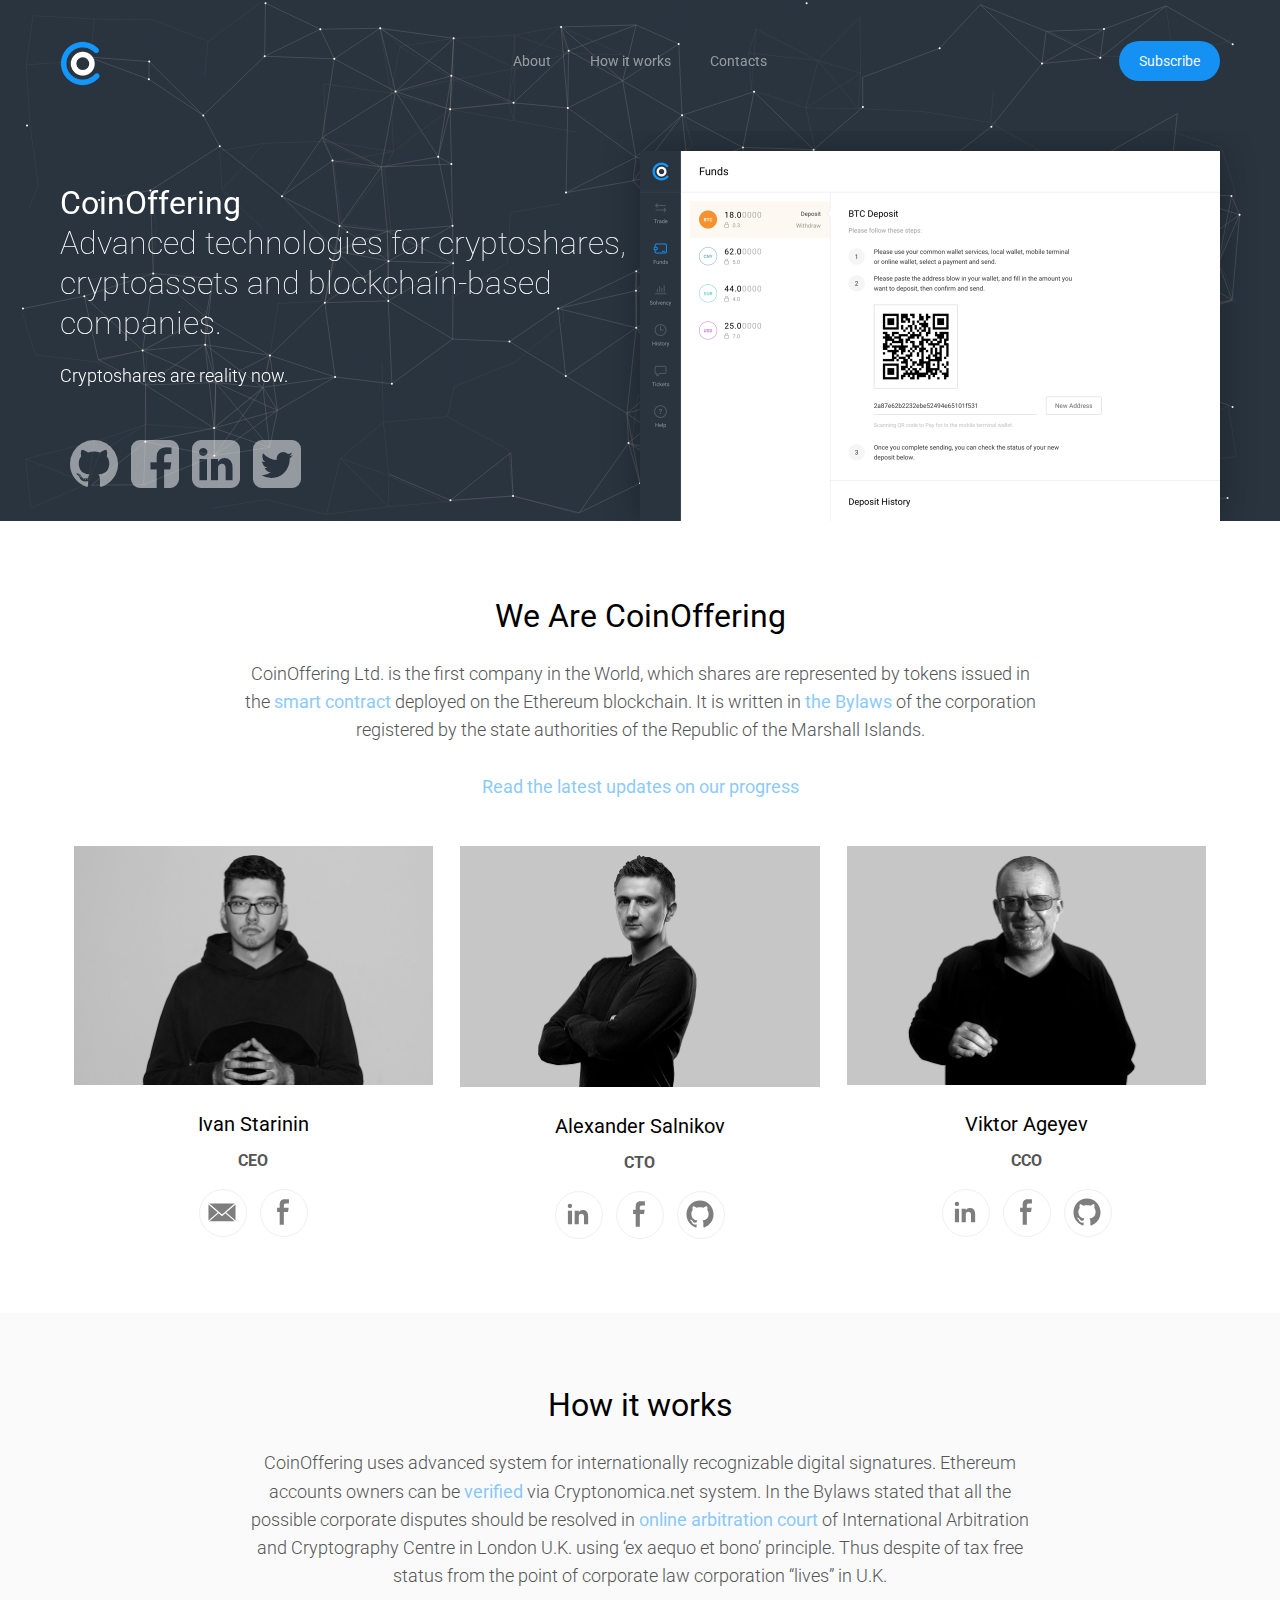
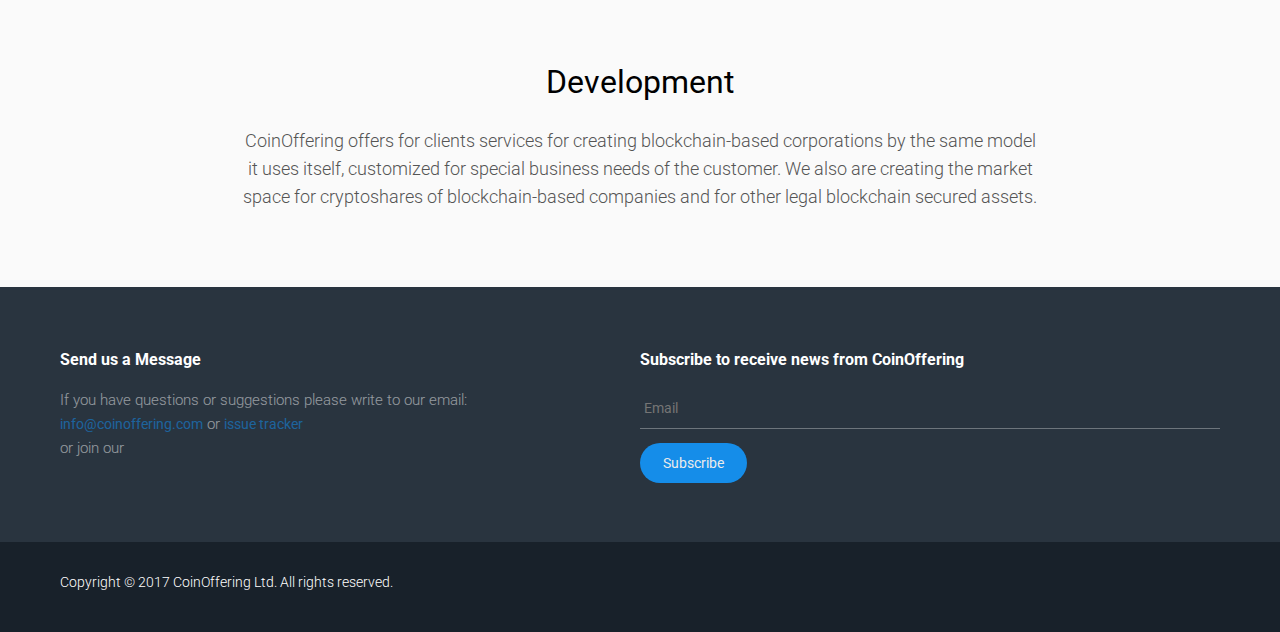
==== commit 6d01a124: "add google-site-verification" ====
--- a/index.html
+++ b/index.html
@@ -4,6 +4,7 @@
     <meta charset="utf-8"/>
     <meta http-equiv="X-UA-Compatible" content="IE=edge"/>
     <meta name="SKYPE_TOOLBAR" content="SKYPE_TOOLBAR_PARSER_COMPATIBLE"/>
+    <meta name="google-site-verification" content="jjBdBA7CVxDl_IJtWbdFsfG4w4RgLSBWo5z32TRYYdY" />
     <title>CoinOffering</title>
     <meta name="description"
           content="CoinOffering Ltd. is the first company in the World,
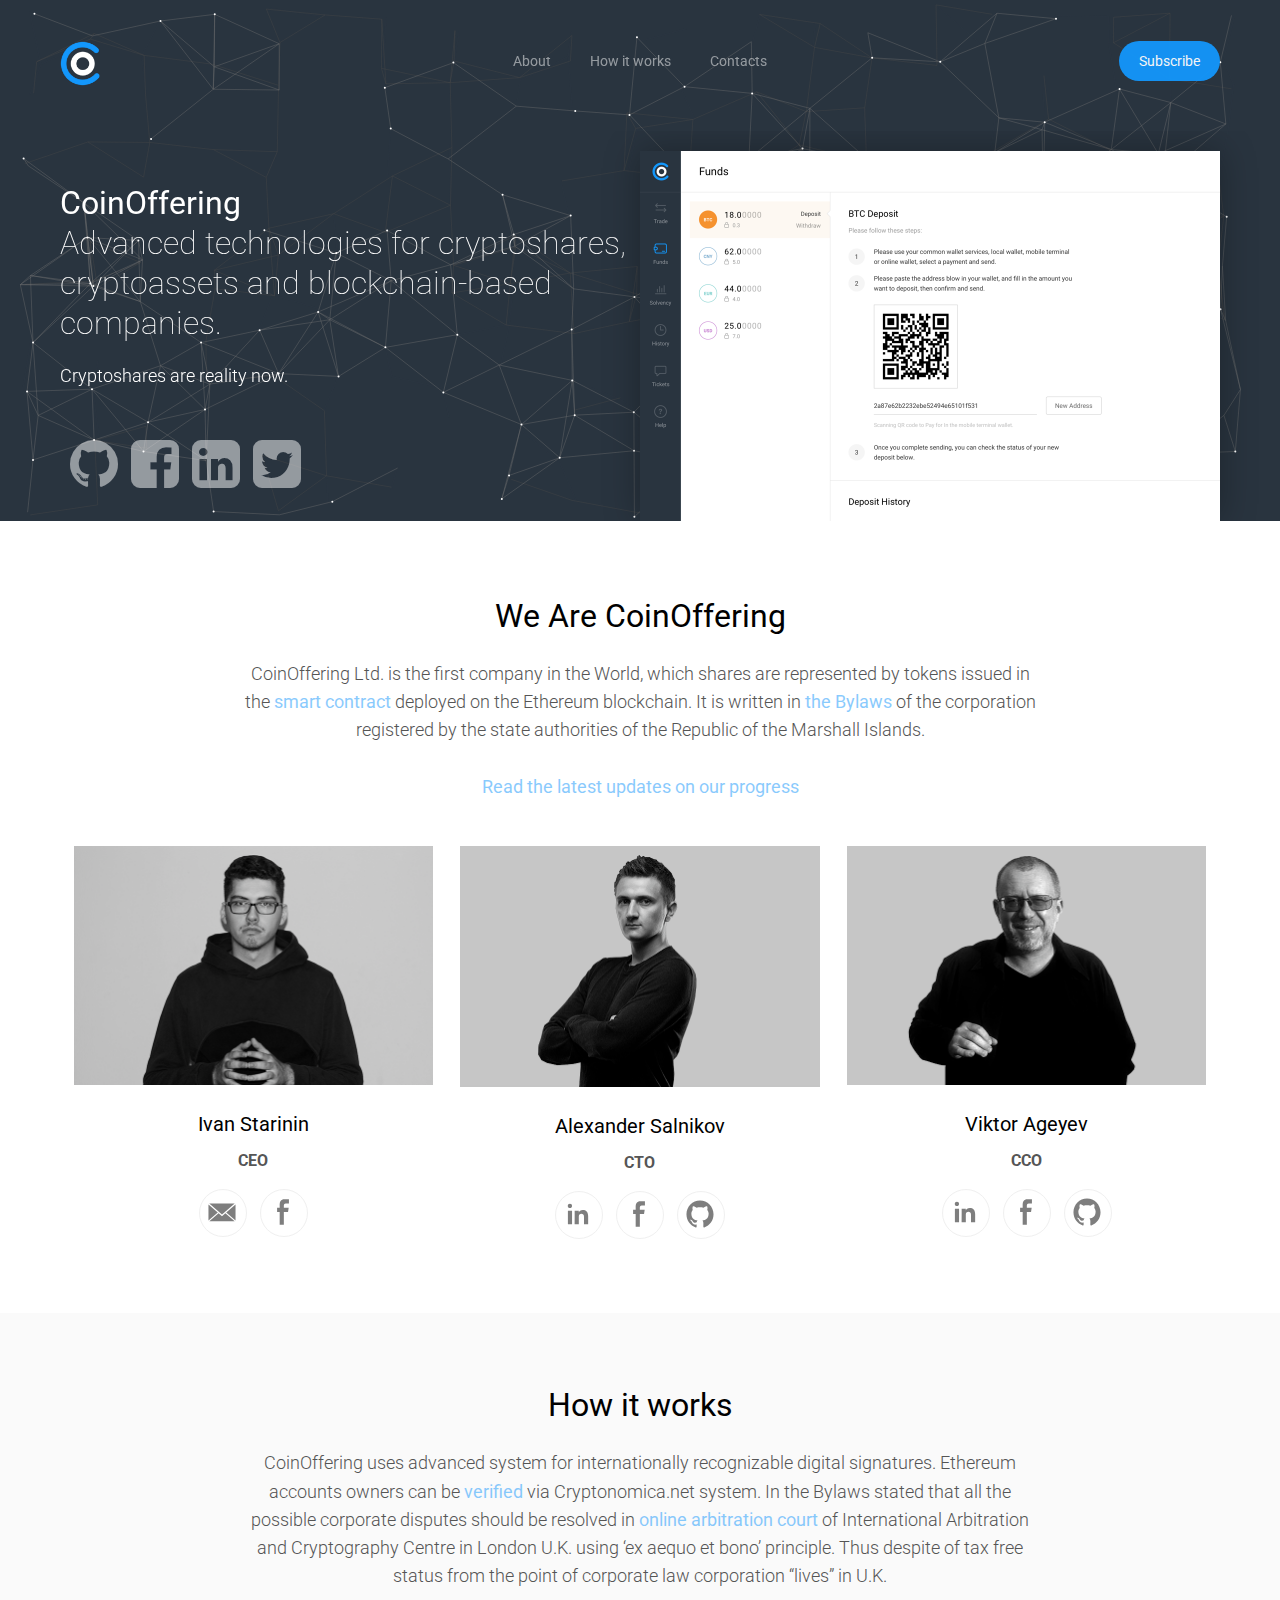
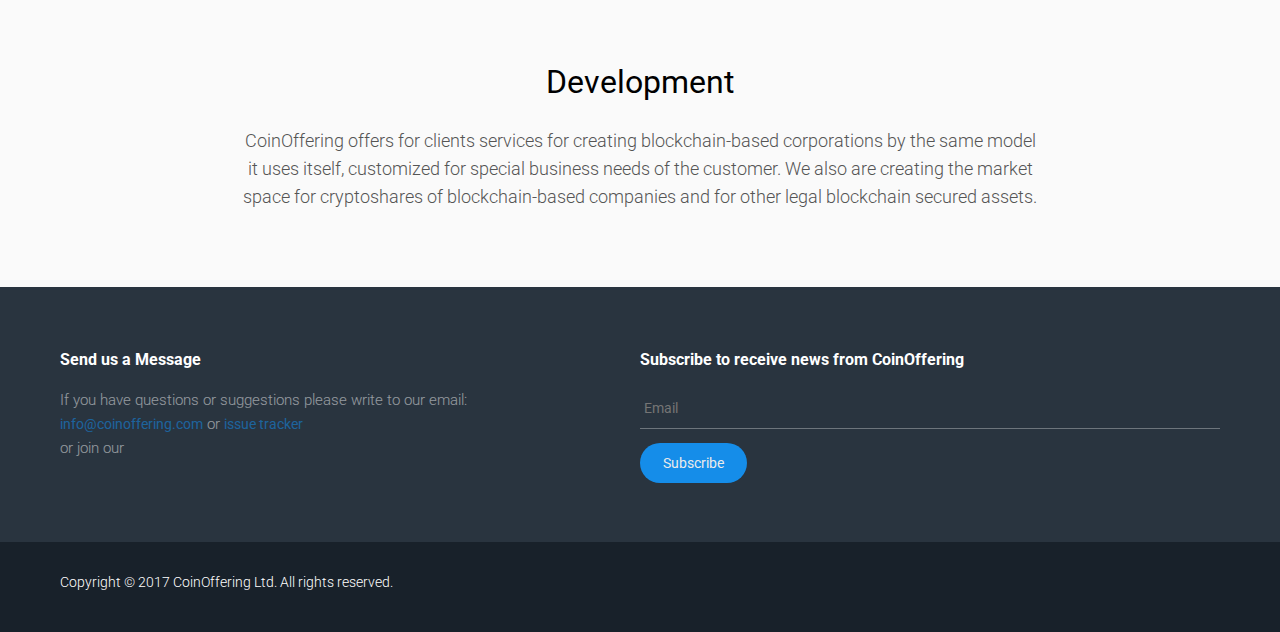
==== commit 9677f0ed: "Update index.html" ====
--- a/index.html
+++ b/index.html
@@ -7,8 +7,8 @@
     <meta name="google-site-verification" content="jjBdBA7CVxDl_IJtWbdFsfG4w4RgLSBWo5z32TRYYdY" />
     <title>CoinOffering</title>
     <meta name="description"
-          content="CoinOffering Ltd. is the first company in the World,
-          which shares are represented by tokens issued in the smart contract deployed on the Ethereum blockchain"/>
+          content="CoinOffering Ltd. is the first company in the World, 
+                   which shares are represented by tokens issued in the smart contract deployed on the Ethereum blockchain"/>
 
     <!-- Favicon -->
     <link rel="shortcut icon" href="/favicon.ico?1"/>
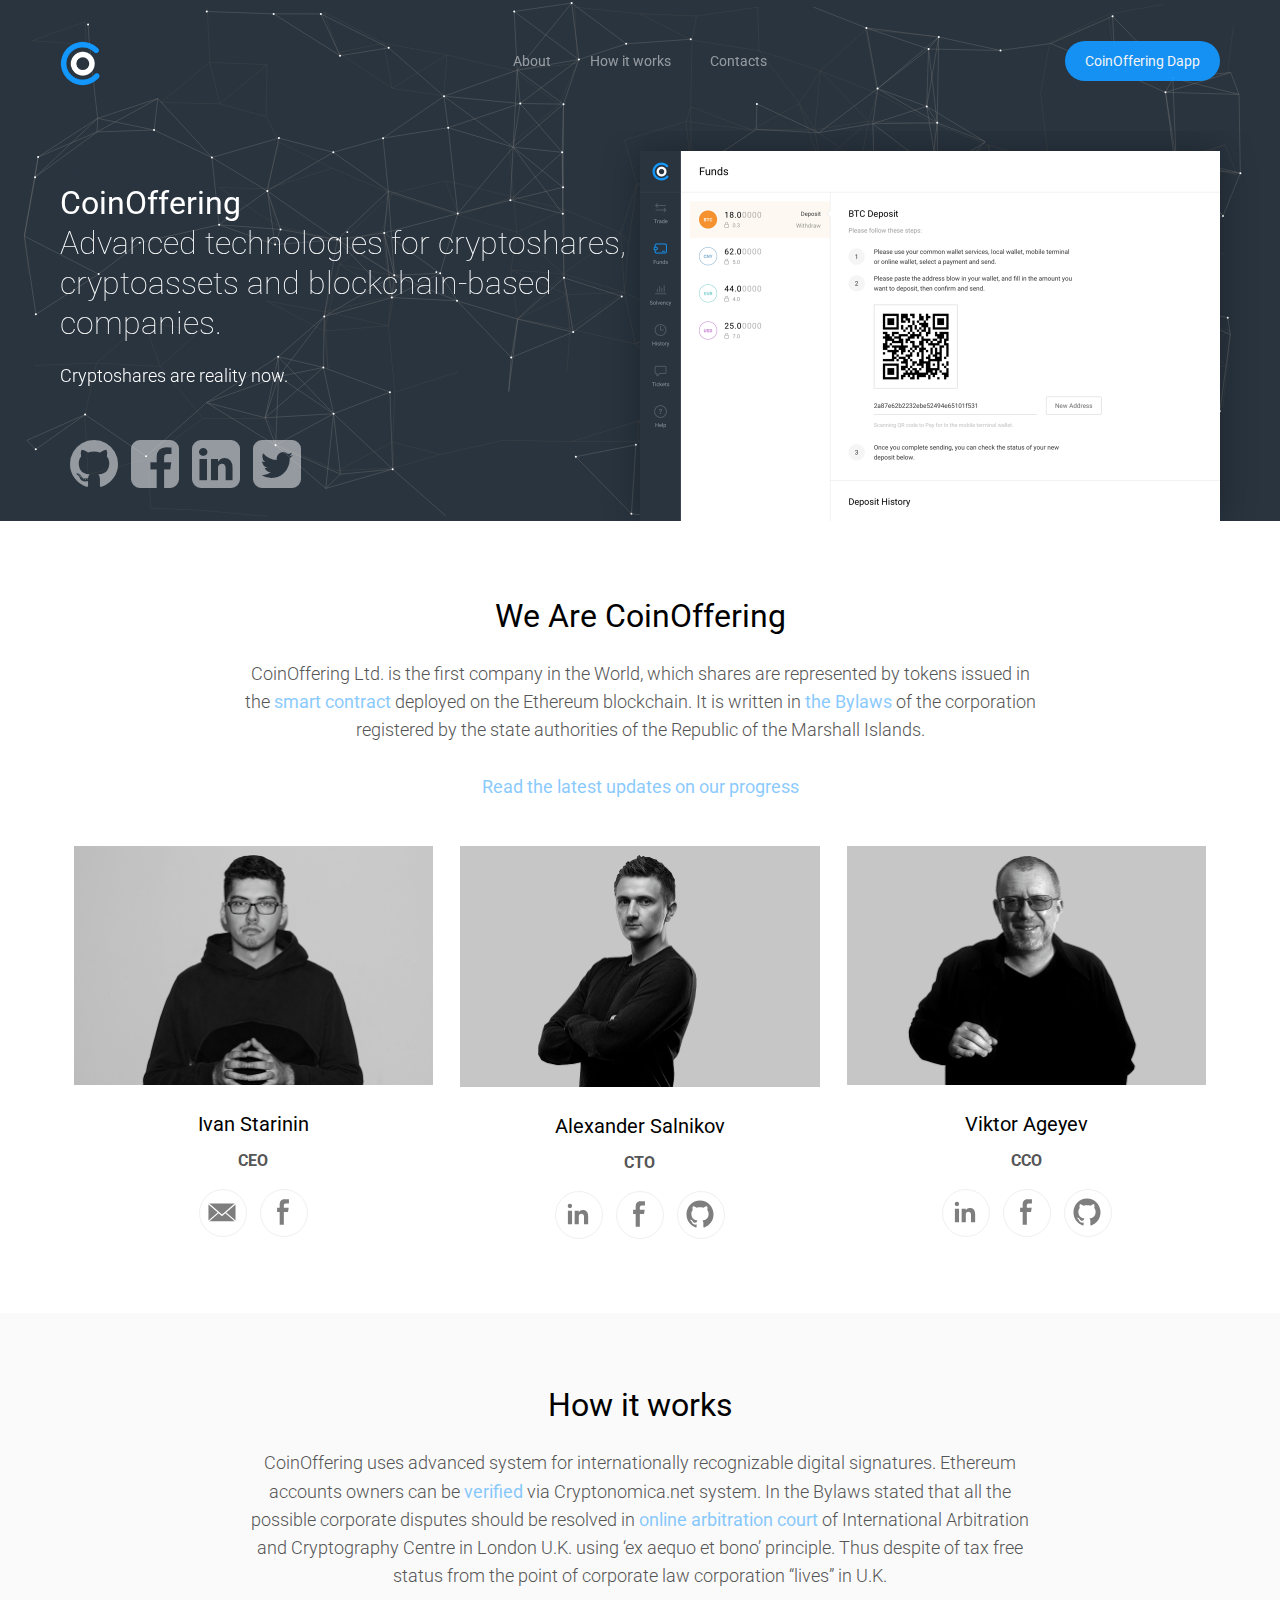
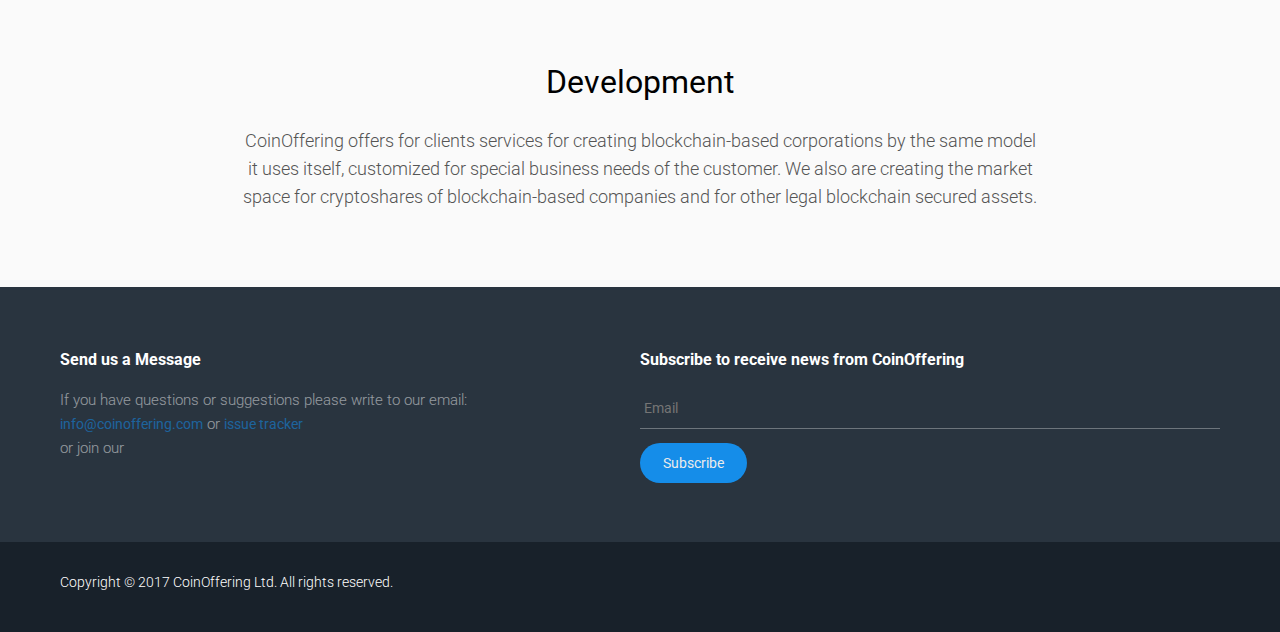
==== commit 6a658ca9: "add dapp button" ====
--- a/index.html
+++ b/index.html
@@ -4,7 +4,7 @@
     <meta charset="utf-8"/>
     <meta http-equiv="X-UA-Compatible" content="IE=edge"/>
     <meta name="SKYPE_TOOLBAR" content="SKYPE_TOOLBAR_PARSER_COMPATIBLE"/>
-    <meta name="google-site-verification" content="jjBdBA7CVxDl_IJtWbdFsfG4w4RgLSBWo5z32TRYYdY" />
+    <meta name="google-site-verification" content="jjBdBA7CVxDl_IJtWbdFsfG4w4RgLSBWo5z32TRYYdY"/>
     <title>CoinOffering</title>
     <meta name="description"
           content="CoinOffering Ltd. is the first company in the World, 
@@ -76,7 +76,8 @@
             <!--<a href="#login">Login</a>-->
             <!--<a href="#request" class="modal btn">Request Access</a>-->
             <!--<a href="#mc-embedded-subscribe-form" class="modal btn">Subscribe</a>-->
-            <a href="#mc-embedded-subscribe-form" class="btn">Subscribe</a>
+            <!--<a href="#mc-embedded-subscribe-form" class="btn">Subscribe</a>-->
+            <a href="dapp" class="btn">CoinOffering Dapp</a>
             <!-- -->
         </div>
     </div>
@@ -258,7 +259,8 @@
                     or <a class="l-link-small" href="https://github.com/CoinOffering/coinoffering.github.io/issues">issue
                         tracker</a>
                     <br>
-                    or join our <script async defer src="https://coslack.herokuapp.com/slackin.js"></script>
+                    or join our
+                    <script async defer src="https://coslack.herokuapp.com/slackin.js"></script>
                 </div>
             </div>
 
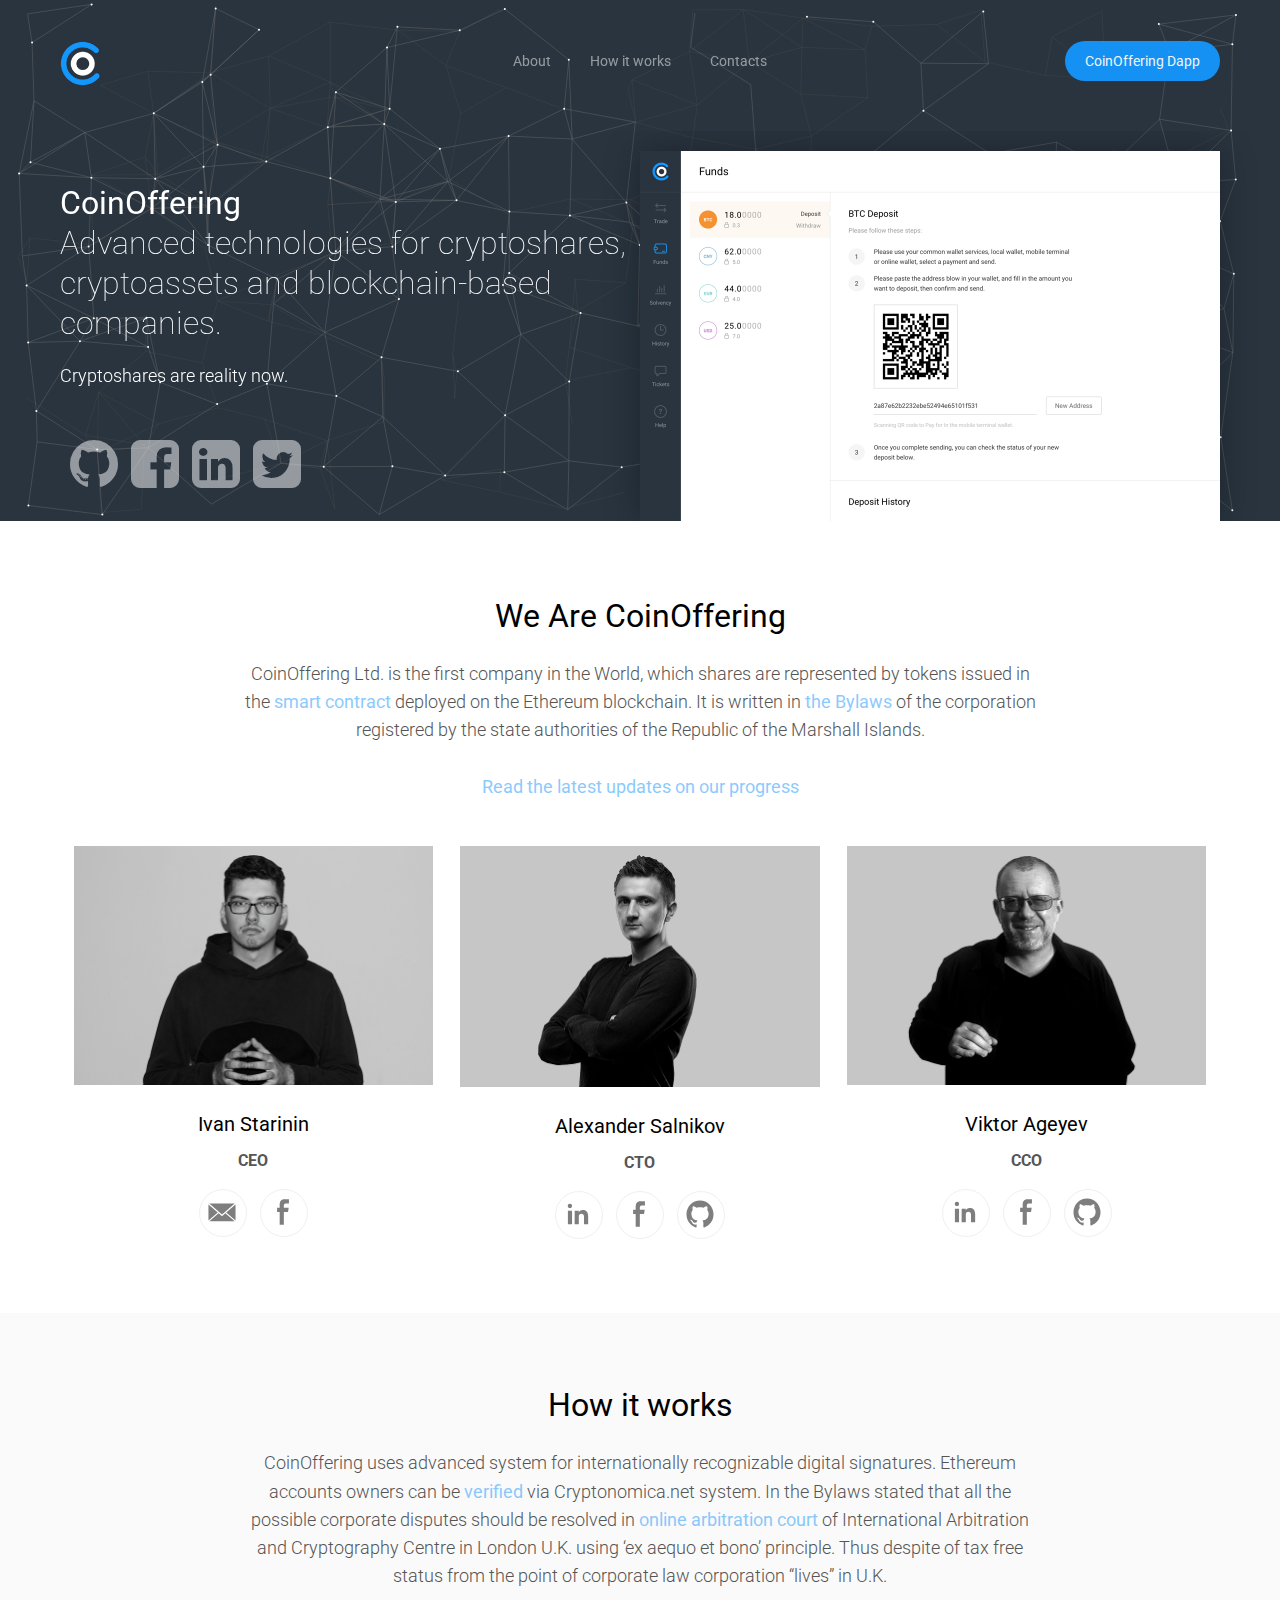
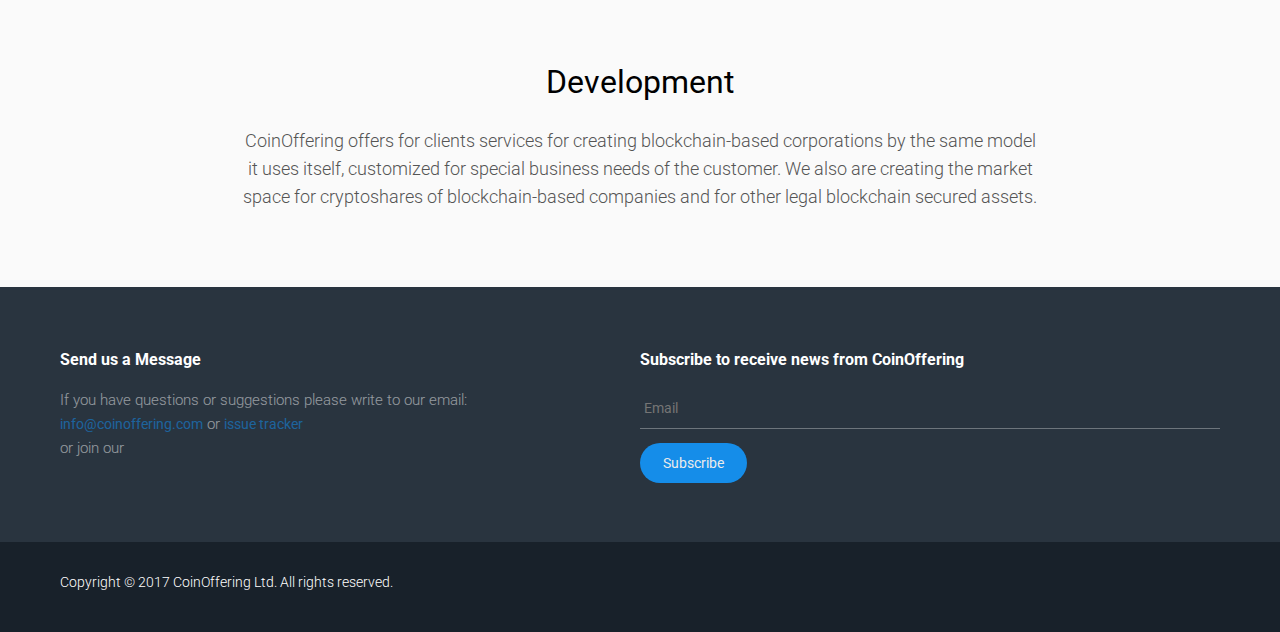
==== commit c1370cc6: "add dapp button" ====
--- a/index.html
+++ b/index.html
@@ -77,7 +77,7 @@
             <!--<a href="#request" class="modal btn">Request Access</a>-->
             <!--<a href="#mc-embedded-subscribe-form" class="modal btn">Subscribe</a>-->
             <!--<a href="#mc-embedded-subscribe-form" class="btn">Subscribe</a>-->
-            <a href="dapp" class="btn">CoinOffering Dapp</a>
+            <a href="dapp" class="btn" title="Open with Mist browser">CoinOffering Dapp</a>
             <!-- -->
         </div>
     </div>
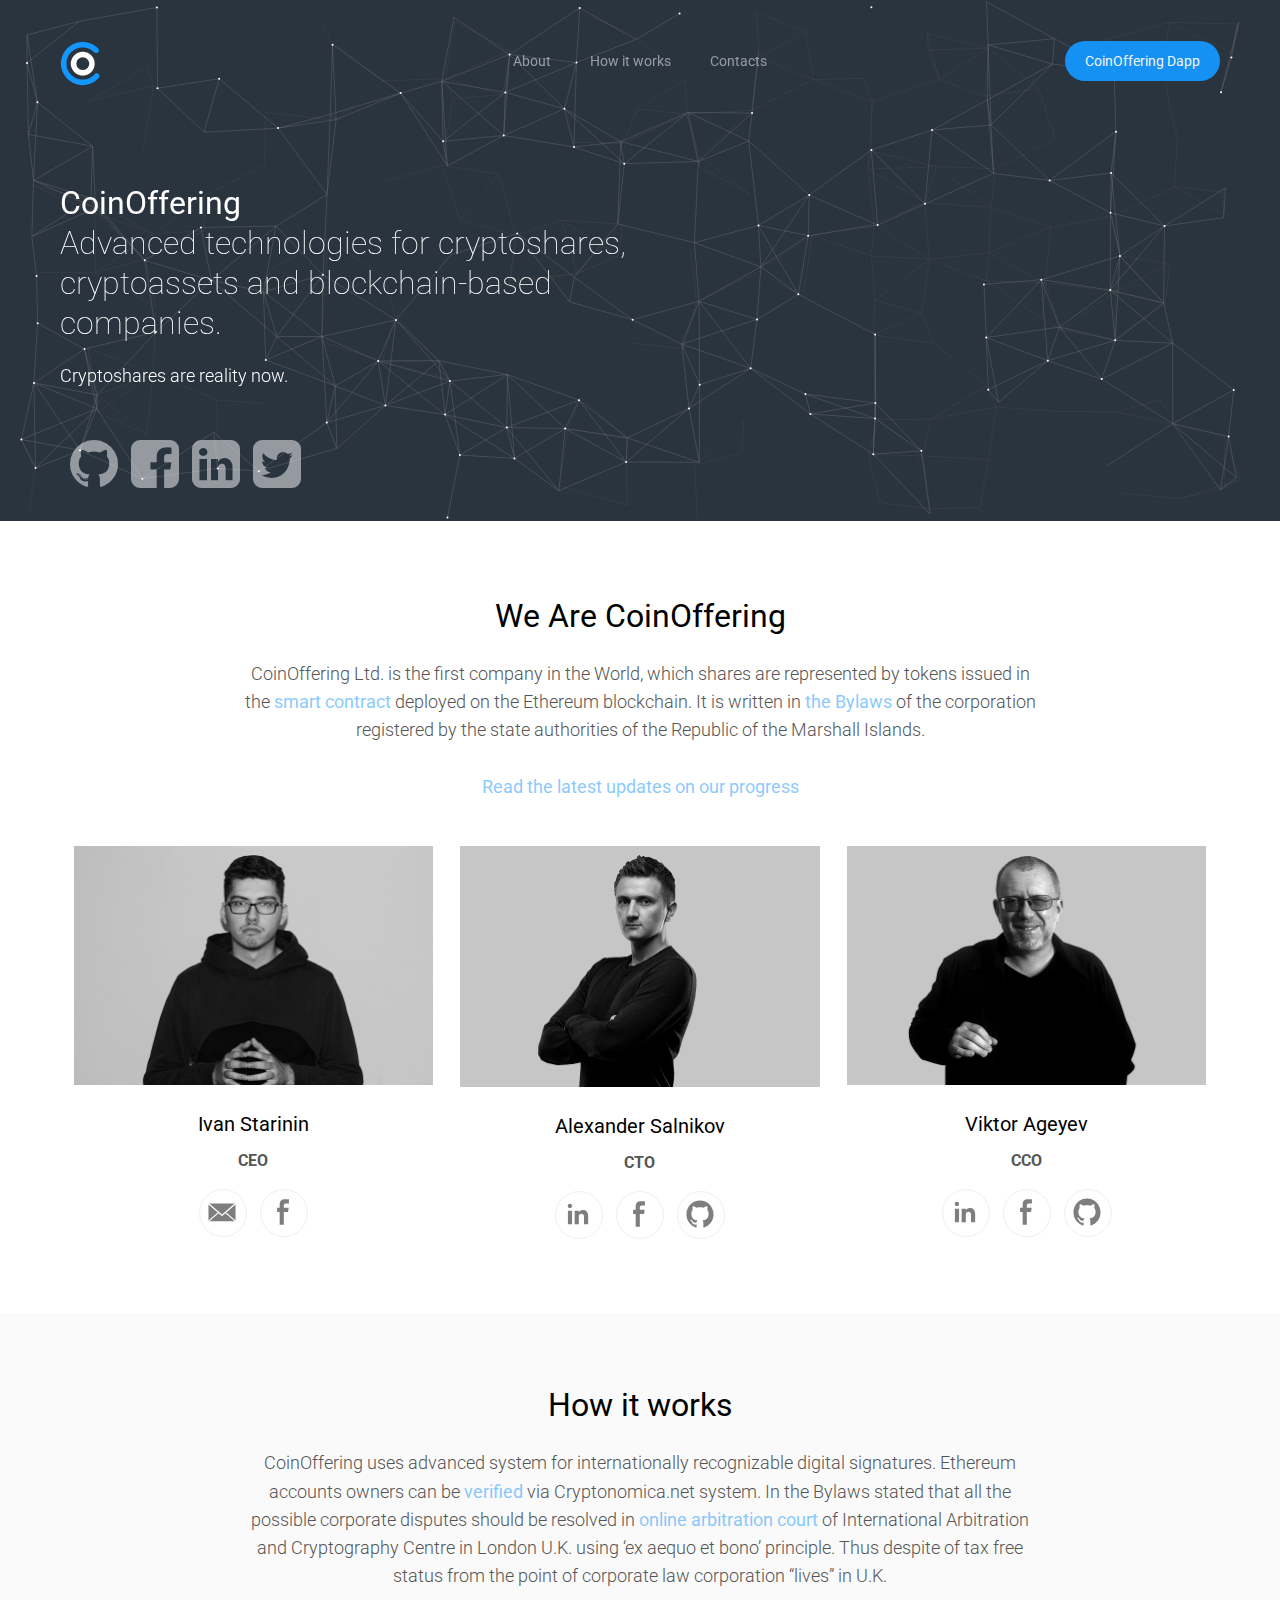
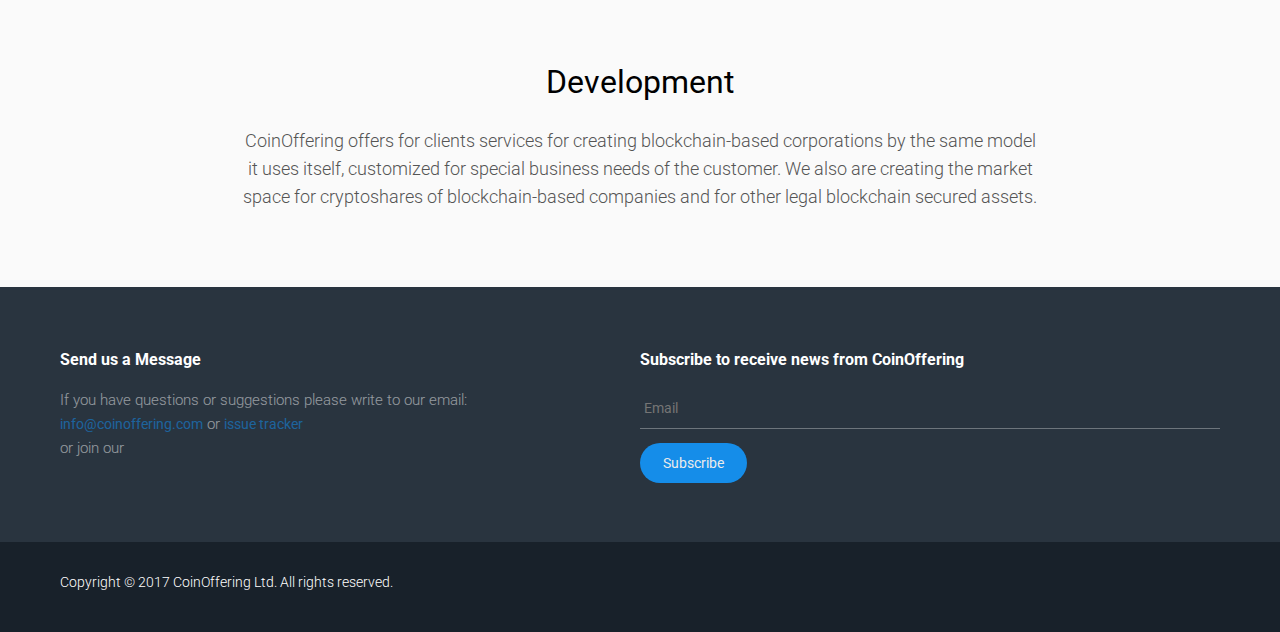
==== commit 8c276260: "remove app screenshot from home page" ====
--- a/index.html
+++ b/index.html
@@ -132,7 +132,7 @@
         <div class="col-md-6">
             <div class="banner">
                 <!--<div class="b-col"><img src="img/banner.jpg"/></div>-->
-                <div class="b-col"><img src="img/screen.png"/></div>
+                <!--<div class="b-col"><img src="img/screen.png"/></div>-->
             </div>
         </div>
 
@@ -348,10 +348,10 @@
     (function (i, s, o, g, r, a, m) {
         i['GoogleAnalyticsObject'] = r;
         i[r] = i[r] || function () {
-                    (i[r].q = i[r].q || []).push(arguments)
-                }, i[r].l = 1 * new Date();
+            (i[r].q = i[r].q || []).push(arguments)
+        }, i[r].l = 1 * new Date();
         a = s.createElement(o),
-                m = s.getElementsByTagName(o)[0];
+            m = s.getElementsByTagName(o)[0];
         a.async = 1;
         a.src = g;
         m.parentNode.insertBefore(a, m)
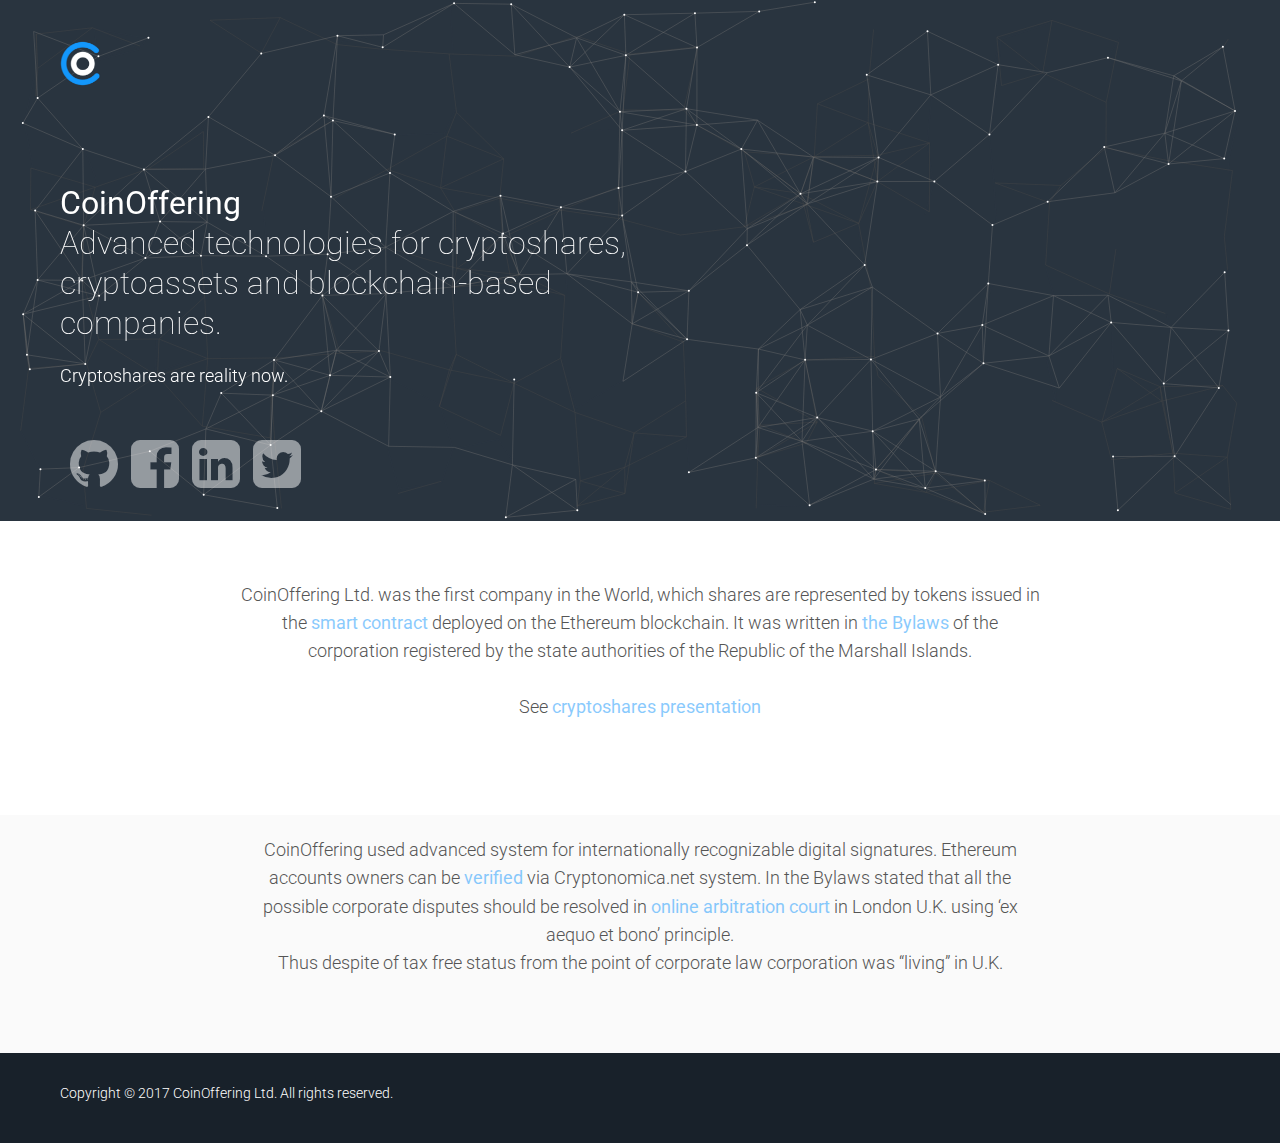
==== commit d4211adb: "++" ====
--- a/index.html
+++ b/index.html
@@ -3,11 +3,9 @@
 <head>
     <meta charset="utf-8"/>
     <meta http-equiv="X-UA-Compatible" content="IE=edge"/>
-    <meta name="SKYPE_TOOLBAR" content="SKYPE_TOOLBAR_PARSER_COMPATIBLE"/>
-    <meta name="google-site-verification" content="jjBdBA7CVxDl_IJtWbdFsfG4w4RgLSBWo5z32TRYYdY"/>
     <title>CoinOffering</title>
     <meta name="description"
-          content="CoinOffering Ltd. is the first company in the World, 
+          content="CoinOffering Ltd. was the first company in the World,
                    which shares are represented by tokens issued in the smart contract deployed on the Ethereum blockchain"/>
 
     <!-- Favicon -->
@@ -65,9 +63,9 @@
         </div>
         <div class="col-md-6">
             <ul class="top-links">
-                <li><a class="top-link" href="#about">About</a></li>
-                <li><a class="top-link" href="#hiw">How it works</a></li>
-                <li><a class="top-link" href="#contacts">Contacts</a></li>
+                <!--                <li><a class="top-link" href="#about">About</a></li>-->
+                <!--                <li><a class="top-link" href="#hiw">How it works</a></li>-->
+                <!--                <li><a class="top-link" href="#contacts">Contacts</a></li>-->
             </ul>
 
         </div>
@@ -77,7 +75,7 @@
             <!--<a href="#request" class="modal btn">Request Access</a>-->
             <!--<a href="#mc-embedded-subscribe-form" class="modal btn">Subscribe</a>-->
             <!--<a href="#mc-embedded-subscribe-form" class="btn">Subscribe</a>-->
-            <a href="dapp" class="btn" title="Open with Mist browser">CoinOffering Dapp</a>
+            <!--            <a href="dapp" class="btn" title="Open with Mist browser">CoinOffering Dapp</a>-->
             <!-- -->
         </div>
     </div>
@@ -141,61 +139,73 @@
 
 <section id="about">
     <div class="container">
-        <div class="h-about">We Are CoinOffering</div>
-        <div class="t-about">CoinOffering Ltd. is the first company in the World, which shares are represented by tokens
+        <!--        <div class="h-about">We Are CoinOffering</div>-->
+        <br><br><br>
+        <div class="t-about">
+            CoinOffering Ltd. was the first company in the World, which shares are represented by tokens
             issued in the
             <a class="l-link" href="https://etherscan.io/address/0x684282178b1d61164febcf9609ca195bef9a33b5"
                title="See on Etherscan">
-                smart contract</a>
-            deployed on the Ethereum blockchain. It is written in
+                smart contract
+            </a>
+            deployed on the Ethereum blockchain. It was written in
             <a class="l-link"
                href="https://github.com/CoinOffering/Bylaws/blob/master/scan-registered-bylaws-public.pdf">the
                 Bylaws</a>
-            of the corporation registered by the state authorities of the Republic of the Marshall Islands.
-        </div>
-        <div><a class="l-about" href="#mc-embedded-subscribe">Read the latest updates on our progress</a></div>
+            of the corporation registered by the state authorities of the Republic of the Marshall Islands.<br>
+            <br>
+            <rb>
+                See <b>
+                <a class="l-link" href="http://bit.ly/cryptonomica-cryptoshares">
+                    cryptoshares presentation
+                </a></b>
+        </div>
+
+
+        <!--        <div><a class="l-about" href="#mc-embedded-subscribe">Read the latest updates on our progress</a></div>-->
+        <!--
         <div class="row">
-            <!-- Ivan Starinin -->
+            &lt;!&ndash; Ivan Starinin &ndash;&gt;
             <div class="col-md-4">
                 <div class="i-about bg-grey"><img src="img/01.png"/></div>
                 <div class="tt-about">Ivan Starinin</div>
                 <div class="txt-about" style="font-weight: bolder">CEO</div>
                 <div class="lnk-about">
-                    <!--
+                    &lt;!&ndash;
                     <a class="mail-about" href="#"></a>
                     <a class="navi-about" href="#"></a>
-                    -->
-                    <!--<a class="in-about" href="https://ru.linkedin.com/in/ivan-starinin-421303b2"></a>-->
+                    &ndash;&gt;
+                    &lt;!&ndash;<a class="in-about" href="https://ru.linkedin.com/in/ivan-starinin-421303b2"></a>&ndash;&gt;
                     <a class="email-about" href="mailto:ceo@coinoffering.com"></a>
                     <a class="fb-about" href="https://www.facebook.com/profile.php?id=100008925378162"></a>
 
                 </div>
             </div>
-            <!-- Alexander Salnikov-->
+            &lt;!&ndash; Alexander Salnikov&ndash;&gt;
             <div class="col-md-4">
                 <div class="i-about bg-grey"><img src="img/02.png"/></div>
                 <div class="tt-about">Alexander Salnikov</div>
                 <div class="txt-about" style="font-weight: bolder">CTO</div>
                 <div class="lnk-about">
-                    <!--
+                    &lt;!&ndash;
                     <a class="mail-about" href="#"></a>
                     <a class="navi-about" href="#"></a>
-                    -->
+                    &ndash;&gt;
                     <a class="in-about" href="https://ru.linkedin.com/in/salnikov1"></a>
                     <a class="fb-about" href="https://www.facebook.com/salnikovsas"></a>
                     <a class="github-about" href="https://github.com/insiderq"></a>
                 </div>
             </div>
-            <!-- Viktor Ageyev -->
+            &lt;!&ndash; Viktor Ageyev &ndash;&gt;
             <div class="col-md-4">
                 <div class="i-about bg-grey"><img src="img/03.png"/></div>
                 <div class="tt-about">Viktor Ageyev</div>
                 <div class="txt-about" style="font-weight: bolder">CCO</div>
                 <div class="lnk-about">
-                    <!--
+                    &lt;!&ndash;
                     <a class="mail-about" href="#"></a>
                     <a class="navi-about" href="#"></a>
-                    -->
+                    &ndash;&gt;
                     <a class="in-about" href="https://il.linkedin.com/in/ageyev"></a>
                     <a class="fb-about" href="https://www.facebook.com/viktor.ageyev"></a>
                     <a class="github-about" href="https://github.com/ageyev"></a>
@@ -203,21 +213,22 @@
                 </div>
             </div>
         </div>
+        -->
     </div>
 </section>
 
 <section id="hiw">
     <div class="container">
-        <div class="t-hiw">How it works</div>
-        <div class="txt-hiw">CoinOffering uses advanced system for internationally recognizable digital signatures.
+        <!--        <div class="t-hiw">How it works</div>-->
+        <div class="txt-hiw">CoinOffering used advanced system for internationally recognizable digital signatures.
             Ethereum accounts owners can be <a class="l-link"
                                                href="https://github.com/Cryptonomica/Ethereum-IdentityProof">verified</a>
             via Cryptonomica.net system.
             In the Bylaws stated that all the possible corporate disputes should be
             resolved in <a class="l-link" href="https://github.com/Cryptonomica/arbitration-rules">online arbitration
-                court</a> of International Arbitration and
-            Cryptography Centre in London U.K. using ‘ex aequo et bono’ principle. Thus despite of tax free status from
-            the point of corporate law corporation “lives” in U.K.
+                court</a> in London U.K. using ‘ex aequo et bono’ principle.<br>
+            Thus despite of tax free status from
+            the point of corporate law corporation was “living” in U.K.
         </div>
 
         <!--
@@ -233,13 +244,15 @@
         </div>
         -->
 
-        <div class="t-hiw" id="development">Development</div>
-        <div class="txt-hiw">
-            CoinOffering offers for clients services for creating blockchain-based
-            corporations by the same model it uses itself, customized for special business needs of the customer.
-            We also are creating the market space for cryptoshares of blockchain-based companies and for
-            other legal blockchain secured assets.
-        </div>
+        <!--
+                <div class="t-hiw" id="development">Development</div>
+                <div class="txt-hiw">
+                    CoinOffering offers for clients services for creating blockchain-based
+                    corporations by the same model it uses itself, customized for special business needs of the customer.
+                    We also are creating the market space for cryptoshares of blockchain-based companies and for
+                    other legal blockchain secured assets.
+                </div>
+        -->
 
     </div>
 </section>
@@ -247,82 +260,83 @@
 <!--<section id="contacts">-->
 <section>
     <div class="container">
-        <div class="row" style="margin-top: 45px; margin-bottom: 45px">
-
-            <div class="col-md-6">
-                <!--<div class="t-contacs">Send us a Message</div>-->
-                <h3 class="form-header-3">Send us a Message</h3>
-                <!--<div class="form-header-3"><h2>Send us a Message:</h2></div>-->
-                <div class="txt-contacts" id="contacts">If you have questions or suggestions please write to our
-                    email:
-                    <a class="l-link-small" href="mailto:info@coinoffering.com">info@coinoffering.com</a>
-                    or <a class="l-link-small" href="https://github.com/CoinOffering/coinoffering.github.io/issues">issue
-                        tracker</a>
-                    <br>
-                    or join our
-                    <script async defer src="https://coslack.herokuapp.com/slackin.js"></script>
-                </div>
-            </div>
-
-            <!--
-            <div class="col-md-6">
-                <div class="form" id="contact-form-1">
-                    <form method="post" action="" id="form-1" class="row">
-                        <div class="col-md-6">
-                            <input type="text" name="name" placeholder="Full name" required/>
-                        </div>
-                        <div class="col-md-6">
-                            <input type="email" name="email" placeholder="Email" required/>
-                        </div>
-                        <div class="col-md-12">
-                            <textarea name="message" placeholder="Message" required></textarea>
-                        </div>
-                        <div class="col-md-12">
-                            <input type="submit" value="Send Message"/>
-                        </div>
-                    </form>
-                </div>
-            </div>
-            -->
-
-            <div class="col-md-6">
-                <div class="form">
-                    <!-- Begin MailChimp Signup Form -->
-                    <div id="mc_embed_signup">
-                        <form action="//CoinOffering.us1.list-manage.com/subscribe/post?u=3294b6b453589475466981f0d&amp;id=787c945b6d"
-                              method="post" id="mc-embedded-subscribe-form" name="mc-embedded-subscribe-form"
-                              class="validate" target="_blank" novalidate>
-                            <div id="mc_embed_signup_scroll">
-                                <h3 class="form-header-3">Subscribe to receive news from CoinOffering</h3>
-                                <div class="mc-field-group">
-                                    <!--<label for="mce-EMAIL">Email Address </label>-->
-                                    <input type="email" value="" name="EMAIL" class="required email" id="mce-EMAIL"
-                                           placeholder="Email" required>
-                                </div>
-                                <div id="mce-responses" class="clear">
-                                    <div class="response" id="mce-error-response" style="display:none"></div>
-                                    <div class="response" id="mce-success-response" style="display:none"></div>
-                                </div>
-
-                                <!-- real people should not fill this in and expect good things - do not remove this or risk form bot signups-->
-                                <div style="position: absolute; left: -5000px;" aria-hidden="true">
-                                    <input type="text"
-                                           name="b_3294b6b453589475466981f0d_787c945b6d"
-                                           tabindex="-1"
-                                           value=""></div>
-                                <div class="clear">
-
-                                    <input type="submit" value="Subscribe" name="subscribe" id="mc-embedded-subscribe"
-                                           class="button">
-                                </div>
-                            </div>
-                        </form>
-                    </div>
-                    <!--End mc_embed_signup-->
-                </div>
-            </div>
-
-        </div>
+
+        <!--        <div class="row" style="margin-top: 45px; margin-bottom: 45px">-->
+
+        <!--            <div class="col-md-6">-->
+        <!--                &lt;!&ndash;<div class="t-contacs">Send us a Message</div>&ndash;&gt;-->
+        <!--                <h3 class="form-header-3">Send us a Message</h3>-->
+        <!--                &lt;!&ndash;<div class="form-header-3"><h2>Send us a Message:</h2></div>&ndash;&gt;-->
+        <!--                <div class="txt-contacts" id="contacts">If you have questions or suggestions please write to our-->
+        <!--                    email:-->
+        <!--                    <a class="l-link-small" href="mailto:info@coinoffering.com">info@coinoffering.com</a>-->
+        <!--                    or <a class="l-link-small" href="https://github.com/CoinOffering/coinoffering.github.io/issues">issue-->
+        <!--                        tracker</a>-->
+        <!--                    <br>-->
+        <!--                    or join our-->
+        <!--                    <script async defer src="https://coslack.herokuapp.com/slackin.js"></script>-->
+        <!--                </div>-->
+        <!--            </div>-->
+
+        <!--            &lt;!&ndash;-->
+        <!--            <div class="col-md-6">-->
+        <!--                <div class="form" id="contact-form-1">-->
+        <!--                    <form method="post" action="" id="form-1" class="row">-->
+        <!--                        <div class="col-md-6">-->
+        <!--                            <input type="text" name="name" placeholder="Full name" required/>-->
+        <!--                        </div>-->
+        <!--                        <div class="col-md-6">-->
+        <!--                            <input type="email" name="email" placeholder="Email" required/>-->
+        <!--                        </div>-->
+        <!--                        <div class="col-md-12">-->
+        <!--                            <textarea name="message" placeholder="Message" required></textarea>-->
+        <!--                        </div>-->
+        <!--                        <div class="col-md-12">-->
+        <!--                            <input type="submit" value="Send Message"/>-->
+        <!--                        </div>-->
+        <!--                    </form>-->
+        <!--                </div>-->
+        <!--            </div>-->
+        <!--            &ndash;&gt;-->
+
+        <!--            <div class="col-md-6">-->
+        <!--                <div class="form">-->
+        <!--                    &lt;!&ndash; Begin MailChimp Signup Form &ndash;&gt;-->
+        <!--                    <div id="mc_embed_signup">-->
+        <!--                        <form action="//CoinOffering.us1.list-manage.com/subscribe/post?u=3294b6b453589475466981f0d&amp;id=787c945b6d"-->
+        <!--                              method="post" id="mc-embedded-subscribe-form" name="mc-embedded-subscribe-form"-->
+        <!--                              class="validate" target="_blank" novalidate>-->
+        <!--                            <div id="mc_embed_signup_scroll">-->
+        <!--                                <h3 class="form-header-3">Subscribe to receive news from CoinOffering</h3>-->
+        <!--                                <div class="mc-field-group">-->
+        <!--                                    &lt;!&ndash;<label for="mce-EMAIL">Email Address </label>&ndash;&gt;-->
+        <!--                                    <input type="email" value="" name="EMAIL" class="required email" id="mce-EMAIL"-->
+        <!--                                           placeholder="Email" required>-->
+        <!--                                </div>-->
+        <!--                                <div id="mce-responses" class="clear">-->
+        <!--                                    <div class="response" id="mce-error-response" style="display:none"></div>-->
+        <!--                                    <div class="response" id="mce-success-response" style="display:none"></div>-->
+        <!--                                </div>-->
+
+        <!--                                &lt;!&ndash; real people should not fill this in and expect good things - do not remove this or risk form bot signups&ndash;&gt;-->
+        <!--                                <div style="position: absolute; left: -5000px;" aria-hidden="true">-->
+        <!--                                    <input type="text"-->
+        <!--                                           name="b_3294b6b453589475466981f0d_787c945b6d"-->
+        <!--                                           tabindex="-1"-->
+        <!--                                           value=""></div>-->
+        <!--                                <div class="clear">-->
+
+        <!--                                    <input type="submit" value="Subscribe" name="subscribe" id="mc-embedded-subscribe"-->
+        <!--                                           class="button">-->
+        <!--                                </div>-->
+        <!--                            </div>-->
+        <!--                        </form>-->
+        <!--                    </div>-->
+        <!--                    &lt;!&ndash;End mc_embed_signup&ndash;&gt;-->
+        <!--                </div>-->
+        <!--            </div>-->
+
+        <!--        </div>-->
     </div>
 </section>
 
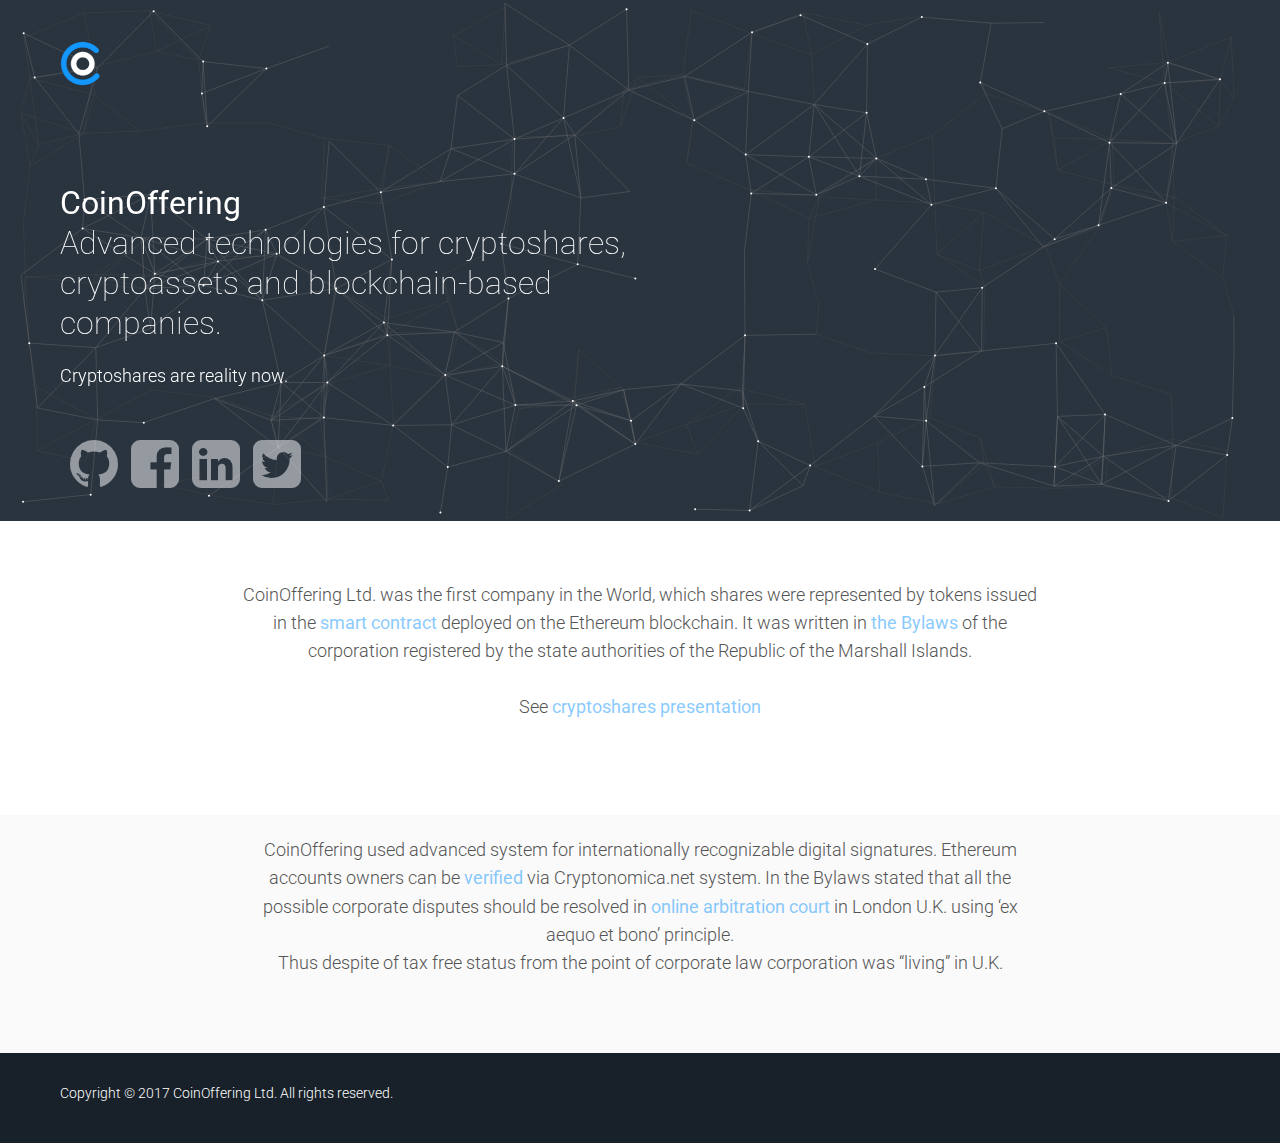
==== commit 002b689c: "+" ====
--- a/index.html
+++ b/index.html
@@ -142,7 +142,7 @@
         <!--        <div class="h-about">We Are CoinOffering</div>-->
         <br><br><br>
         <div class="t-about">
-            CoinOffering Ltd. was the first company in the World, which shares are represented by tokens
+            CoinOffering Ltd. was the first company in the World, which shares were represented by tokens
             issued in the
             <a class="l-link" href="https://etherscan.io/address/0x684282178b1d61164febcf9609ca195bef9a33b5"
                title="See on Etherscan">
